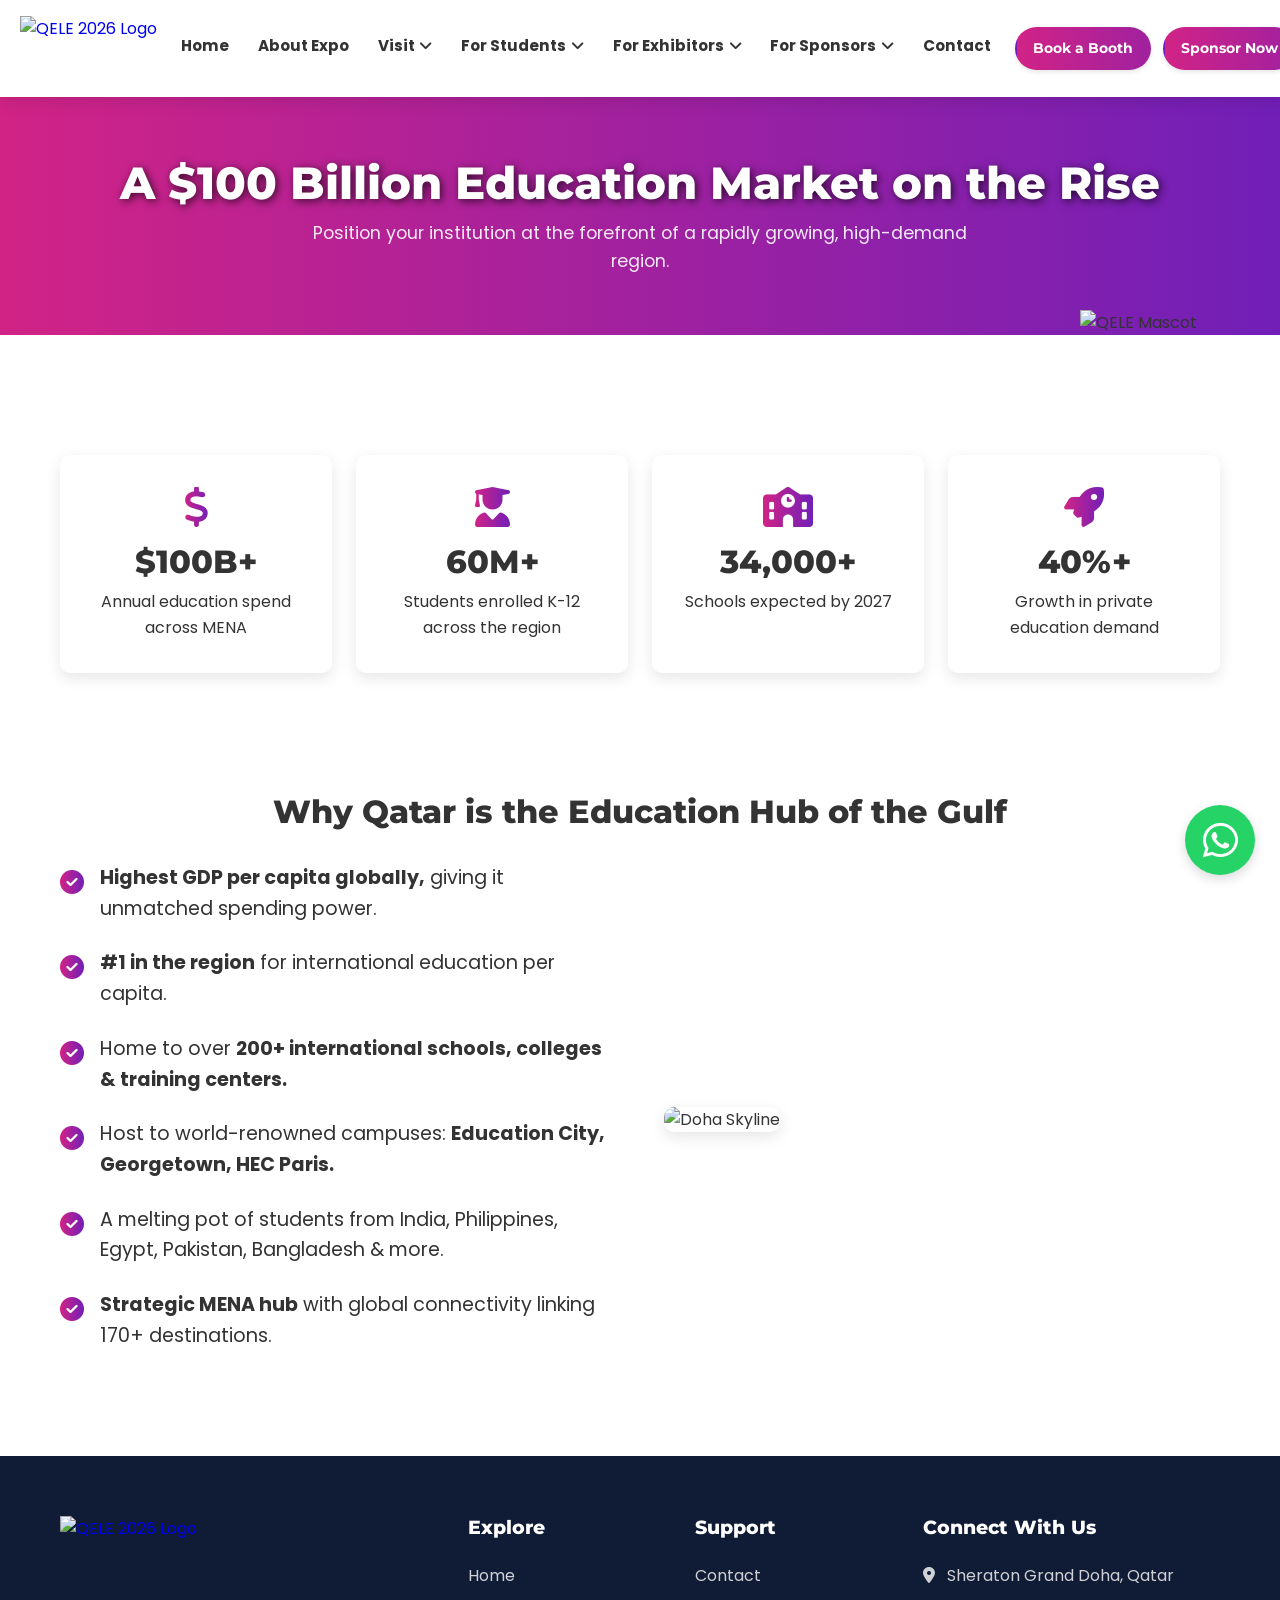
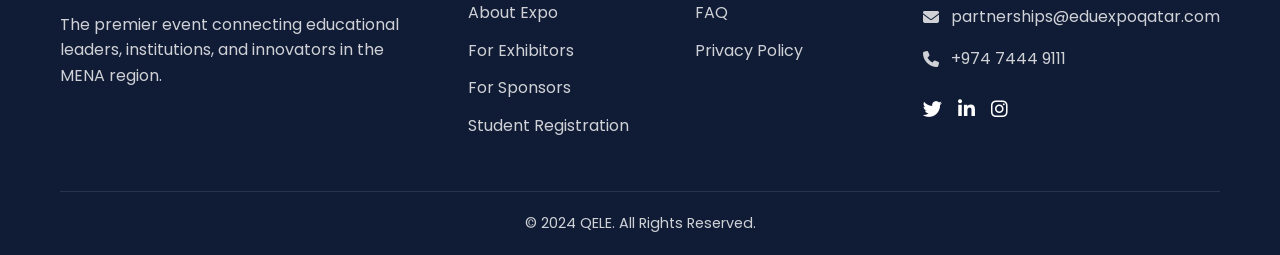
==== about.html @ 3619d7ea "ok" ====
<!DOCTYPE html>
<html lang="en">
<head>
    <meta charset="UTF-8">
    <meta name="viewport" content="width=device-width, initial-scale=1.0">
    <title>About The Expo - QELE 2026</title>
    <link rel="stylesheet" href="index.css">
    <link rel="preconnect" href="https://fonts.googleapis.com">
    <link rel="preconnect" href="https://fonts.gstatic.com" crossorigin>
    <link href="https://fonts.googleapis.com/css2?family=Montserrat:wght@400;700;800&family=Poppins:wght@400;700&display=swap" rel="stylesheet">
    <link rel="stylesheet" href="https://cdnjs.cloudflare.com/ajax/libs/font-awesome/6.5.2/css/all.min.css">
</head>
<body class="about-page">

    <header class="main-header" id="main-header">
        <div class="container">
            <a href="index.html" class="logo"><img src="https://res.cloudinary.com/dj3vhocuf/image/upload/v1761210698/logo500x250_i8opbv.png" alt="QELE 2026 Logo"></a>
            <button class="nav-toggle" aria-controls="main-nav" aria-expanded="false" aria-label="Toggle navigation">
                <span class="hamburger-box">
                    <span class="hamburger-inner"></span>
                </span>
            </button>
            <nav id="main-nav">
                 <ul>
                    <li><a href="index.html" class="nav-link">Home</a></li>
                    <li><a href="about.html" class="nav-link">About Expo</a></li>
                    <li class="has-dropdown">
                        <a href="#" class="nav-link">Visit <i class="fas fa-angle-down"></i></a>
                        <ul class="dropdown-menu">
                            <li><a href="why-attend.html">Why Attend</a></li>
                            <li><a href="plan-your-trip.html">Plan Your Trip</a></li>
                           <li><a href="school-group-registration.html">School Group Registration</a></li>
                            <li><a href="workshops.html">Agenda</a></li>
                        </ul>
                    </li>
                    <li class="has-dropdown">
                        <a href="#" class="nav-link">For Students <i class="fas fa-angle-down"></i></a>
                        <ul class="dropdown-menu">
                            <li><a href="student-registration.html">Student Registration</a></li>
                            <li><a href="career-counselling.html">Career Counselling</a></li>
                        </ul>
                    </li>
                    <li class="has-dropdown">
                        <a href="why-exhibit.html" class="nav-link">For Exhibitors <i class="fas fa-angle-down"></i></a>
                         <ul class="dropdown-menu">
                            <li><a href="why-exhibit.html">Why Exhibit</a></li>
                            <li><a href="booth-features.html">Booth Features</a></li>
                             <li><a href="booth-registration.html">Book Your Booth</a></li>
                        </ul>
                    </li>
                    <li class="has-dropdown">
                        <a href="sponsorship-tiers.html" class="nav-link">For Sponsors <i class="fas fa-angle-down"></i></a>
                         <ul class="dropdown-menu">
                            <li><a href="sponsorship-tiers.html">Sponsorship Tiers</a></li>
                            <li><a href="brand-exposure.html">Brand Exposure</a></li>
                            <li><a href="sponsorship-registration.html">Become a Sponsor</a></li>
                        </ul>
                    </li>
                    <li><a href="contact.html" class="nav-link">Contact</a></li>
                </ul>
            </nav>
            <div class="header-ctas">
                <a href="booth-registration.html" class="btn btn-primary btn-sm">Book a Booth</a>
                <a href="sponsorship-registration.html" class="btn btn-primary btn-sm">Sponsor Now</a>
            </div>
        </div>
    </header>

    <main>
        <section class="page-header">
            <div class="container">
                <h1>A $100 Billion Education Market on the Rise</h1>
                <p>Position your institution at the forefront of a rapidly growing, high-demand region.</p>
            </div>
        </section>

        <section id="about-expo">
            <div class="container">
                <img src="https://res.cloudinary.com/dj3vhocuf/image/upload/v1762076631/owl-experience_wn76zs.png" alt="QELE Mascot" class="market-mascot">
                 <!-- Market Opportunity -->
                <div id="market-opportunity">
                    <div class="market-opportunity-grid">
                        <div class="stat-card">
                            <i class="fas fa-dollar-sign"></i>
                            <h4>$100B+</h4>
                            <p>Annual education spend across MENA</p>
                        </div>
                         <div class="stat-card">
                            <i class="fas fa-user-graduate"></i>
                            <h4>60M+</h4>
                            <p>Students enrolled K-12 across the region</p>
                        </div>
                         <div class="stat-card">
                            <i class="fas fa-school"></i>
                            <h4>34,000+</h4>
                            <p>Schools expected by 2027</p>
                        </div>
                         <div class="stat-card">
                            <i class="fas fa-rocket"></i>
                            <h4>40%+</h4>
                            <p>Growth in private education demand</p>
                        </div>
                    </div>
                </div>
                <!-- Why Qatar -->
                <div id="why-qatar">
                     <h3>Why Qatar is the Education Hub of the Gulf</h3>
                    <div class="why-qatar-content">
                        <div class="why-qatar-text">
                            <ul>
                                <li><strong>Highest GDP per capita globally,</strong> giving it unmatched spending power.</li>
                                <li><strong>#1 in the region</strong> for international education per capita.</li>
                                <li>Home to over <strong>200+ international schools, colleges & training centers.</strong></li>
                                <li>Host to world-renowned campuses: <strong>Education City, Georgetown, HEC Paris.</strong></li>
                                <li>A melting pot of students from India, Philippines, Egypt, Pakistan, Bangladesh & more.</li>
                                <li><strong>Strategic MENA hub</strong> with global connectivity linking 170+ destinations.</li>
                            </ul>
                        </div>
                        <div class="why-qatar-image">
                            <img src="https://res.cloudinary.com/dj3vhocuf/image/upload/v1761513137/1566019-2960x1920-desktop-hd-doha-qatar-background-photo_zxpe8d.jpg" alt="Doha Skyline">
                        </div>
                    </div>
                </div>
            </div>
        </section>
    </main>
    
    <footer class="main-footer">
        <div class="container">
            <div class="footer-grid">
                <div class="footer-col">
                    <a href="index.html" class="logo"><img src="https://res.cloudinary.com/dj3vhocuf/image/upload/v1761223357/logo-white_1_pqcaph.png" alt="QELE 2026 Logo"></a>
                    <p>The premier event connecting educational leaders, institutions, and innovators in the MENA region.</p>
                </div>
                <div class="footer-col">
                    <h3>Explore</h3>
                    <ul class="footer-links">
                        <li><a href="index.html">Home</a></li>
                        <li><a href="about.html">About Expo</a></li>
                        <li><a href="why-exhibit.html">For Exhibitors</a></li>
                        <li><a href="sponsorship-tiers.html">For Sponsors</a></li>
                        <li><a href="student-registration.html">Student Registration</a></li>
                    </ul>
                </div>
                 <div class="footer-col">
                    <h3>Support</h3>
                    <ul class="footer-links">
                        <li><a href="contact.html">Contact</a></li>
                        <li><a href="faq.html">FAQ</a></li>
                        <li><a href="privacy.html">Privacy Policy</a></li>
                    </ul>
                </div>
                <div class="footer-col">
                    <h3>Connect With Us</h3>
                    <ul class="footer-contact-info">
                        <li>
                            <i class="fas fa-map-marker-alt"></i>
                            <span>Sheraton Grand Doha, Qatar</span>
                        </li>
                        <li>
                            <i class="fas fa-envelope"></i>
                            <a href="mailto:partnerships@eduexpoqatar.com">partnerships@eduexpoqatar.com</a>
                        </li>
                        <li>
                            <i class="fas fa-phone"></i>
                            <a href="tel:+97474449111">+974 7444 9111</a>
                        </li>
                    </ul>
                    <div class="social-links">
                        <a href="https://twitter.com/qatarexpo2026" target="_blank" aria-label="Twitter"><i class="fab fa-twitter"></i></a>
                        <a href="https://linkedin.com/company/qatarexpo2026" target="_blank" aria-label="LinkedIn"><i class="fab fa-linkedin-in"></i></a>
                        <a href="https://instagram.com/qatarexpo2026" target="_blank" aria-label="Instagram"><i class="fab fa-instagram"></i></a>
                    </div>
                </div>
            </div>
            <div class="footer-bottom">
                <p>&copy; 2024 QELE. All Rights Reserved.</p>
            </div>
        </div>
    </footer>

    <!-- WhatsApp Chat -->
    <a href="https://wa.me/97474449111" class="whatsapp-fab" target="_blank" aria-label="Chat on WhatsApp">
        <i class="fab fa-whatsapp"></i>
    </a>

    <!-- Exit Intent Modal -->
    <div id="exit-intent-modal" class="modal-overlay">
        <div class="modal-content exit-intent-content" role="dialog" aria-modal="true" aria-labelledby="exit-modal-title">
            <button class="modal-close-btn" aria-label="Close">&times;</button>
            <h3 id="exit-modal-title">Download The Deck Before You Leave!</h3>
            <p>Get our official Exhibitor & Sponsorship Deck, including the floor plan and ROI details, sent straight to your inbox.</p>
            <button id="open-deck-form-btn" class="btn btn-primary">Get The Deck</button>
        </div>
    </div>

    <!-- Deck Request Modal -->
    <div id="deck-request-modal" class="modal-overlay">
        <div class="modal-content" role="dialog" aria-modal="true" aria-labelledby="deck-modal-title">
            <button class="modal-close-btn" aria-label="Close">&times;</button>
            <div id="deck-form-container">
                <h3 id="deck-modal-title">Get The Official Deck</h3>
                <p>Please provide your details to receive the Exhibitor & Sponsorship Deck instantly.</p>
                <form id="deck-request-form" novalidate style="margin-top: 1.5rem;">
                    <input type="hidden" name="form_source" value="Deck Request Popup">
                    <div class="form-group">
                        <label for="deck-form-name">Full Name *</label>
                        <input type="text" id="deck-form-name" name="name" required>
                        <div class="error-message"></div>
                    </div>
                    <div class="form-group">
                        <label for="deck-form-email">Work Email *</label>
                        <input type="email" id="deck-form-email" name="email" required>
                        <div class="error-message"></div>
                    </div>
                     <div class="form-group">
                        <label for="deck-form-phone">Mobile Number *</label>
                        <input type="tel" id="deck-form-phone" name="phone" required>
                        <div class="error-message"></div>
                    </div>
                    <div class="form-row">
                        <div class="form-group">
                            <label for="deck-form-designation">Designation *</label>
                            <input type="text" id="deck-form-designation" name="designation" required>
                            <div class="error-message"></div>
                        </div>
                        <div class="form-group">
                            <label for="deck-form-organization">Organization *</label>
                            <input type="text" id="deck-form-organization" name="organization" required>
                            <div class="error-message"></div>
                        </div>
                    </div>
                    <button type="submit" class="btn btn-primary" style="width: 100%;">Download Now</button>
                </form>
            </div>
            <div id="deck-form-success" style="display: none; text-align: center;">
                <i class="fas fa-check-circle" style="font-size: 3rem; color: #4db6ac; margin-bottom: 1rem;" aria-hidden="true"></i>
                <h3>Thank You!</h3>
                <p>Your download should start automatically. If it doesn't, please check your pop-up blocker or try again.</p>
            </div>
        </div>
    </div>
    
    <!-- Mobile Sticky Bar -->
    <div id="mobile-sticky-bar">
        <a href="booth-registration.html" class="mobile-cta-btn"><i class="fas fa-chalkboard-user"></i><span>Exhibitor</span></a>
        <a href="sponsorship-registration.html" class="mobile-cta-btn"><i class="fas fa-star"></i><span>Sponsor</span></a>
        <a href="student-registration.html" class="mobile-cta-btn"><i class="fas fa-graduation-cap"></i><span>Student</span></a>
        <a href="speaker-registration.html" class="mobile-cta-btn"><i class="fas fa-microphone-alt"></i><span>Speaker</span></a>
    </div>

    <script src="https://unpkg.com/@panzoom/panzoom@4.5.1/dist/panzoom.min.js"></script>
    <script type="module" src="index.tsx"></script>
</body>
</html>
---- index.css ----
:root {
    --gradient: linear-gradient(to right, #d12386, #711fb8);
    --primary-font: 'Poppins', sans-serif;
    --heading-font: 'Montserrat', sans-serif;
    --text-color: #333;
    --bg-color: #ffffff;
    --surface-color: #f8f9fa;
    --white: #fff;
    --border-color: #dee2e6;
    --shadow: 0 5px 15px rgba(0,0,0,0.1);

    --status-available: #b2e2d5;
    --status-reserved: #fde293;
    --status-sold: #f7c5d2;
    --status-available-dark: #32816B;
    --status-reserved-dark: #9A7714;
    --status-sold-dark: #9F4D63;
}

* {
    box-sizing: border-box;
    margin: 0;
    padding: 0;
}

html {
    scroll-behavior: smooth;
}

body {
    font-family: var(--primary-font);
    color: var(--text-color);
    background-color: var(--bg-color);
    line-height: 1.6;
    font-size: 16px;
}

.container {
    max-width: 1200px;
    margin: 0 auto;
    padding: 0 20px;
}

h1, h2, h3, h4 {
    font-family: var(--heading-font);
    font-weight: 800;
    line-height: 1.2;
    margin-bottom: 1rem;
}

h1 { font-size: 3rem; color: var(--white); text-shadow: 2px 2px 8px rgba(0,0,0,0.7); }
h2 { font-size: 2.5rem; text-align: center; margin-bottom: 3rem; }
h3 { font-size: 2rem; text-align: center; margin-bottom: 2rem; margin-top: 3rem; }
h4 { font-size: 1.5rem; margin-bottom: 0.5rem; }
p { margin-bottom: 1rem; }

section {
    padding: 80px 0;
}
.bg-surface {
    background-color: var(--surface-color);
}


/* --- Accessibility --- */
:focus-visible {
    outline: 3px solid #711fb8;
    outline-offset: 2px;
    box-shadow: 0 0 0 5px rgba(113, 31, 184, 0.4);
    border-radius: 4px; /* Added for consistency */
}

.btn:focus-visible, .zoom-btn:focus-visible {
    outline-offset: 1px;
}

/* --- Header --- */
.main-header {
    background: var(--white);
    box-shadow: var(--shadow);
    padding: 1rem 0;
    position: sticky;
    top: 0;
    z-index: 1000;
}

.main-header .container {
    display: flex;
    justify-content: space-between;
    align-items: center;
    gap: 1.5rem;
    max-width: 1400px;
}

.logo {
    text-decoration: none;
    display: flex;
    align-items: center;
    flex-shrink: 0;
}
.logo img {
    height: 65px;
    width: auto;
    object-fit: contain;
}
.logo:focus-visible {
    outline-offset: 4px;
}


#main-nav {
    flex: 1;
    display: flex;
    justify-content: center;
}

#main-nav > ul {
    list-style: none;
    display: flex;
    justify-content: center;
    align-items: center;
    gap: 1.8rem;
    flex-wrap: nowrap;
}

.nav-link {
    text-decoration: none;
    color: var(--text-color);
    font-weight: 700;
    transition: color 0.3s;
    font-size: 0.95rem;
    display: flex;
    align-items: center;
    gap: 0.3rem;
    position: relative;
    padding-bottom: 5px;
    white-space: nowrap;
}
.nav-link:hover {
    color: #d12386;
}

.nav-link.active {
    color: #d12386;
}
.nav-link.active::after {
    content: '';
    position: absolute;
    bottom: 0;
    left: 0;
    width: 100%;
    height: 3px;
    background: #d12386;
    border-radius: 2px;
}


.header-ctas {
    display: flex;
    gap: 0.75rem;
    flex-shrink: 0;
}


/* Dropdown Menu */
.has-dropdown {
    position: relative;
}

.dropdown-menu {
    display: block;
    position: absolute;
    top: 100%;
    left: 50%;
    transform: translateX(-50%) translateY(10px);
    background: var(--white);
    list-style: none;
    padding: 0.5rem 0;
    margin: 0;
    margin-top: 0.75rem;
    border-radius: 8px;
    box-shadow: var(--shadow);
    min-width: 220px;
    z-index: 1001;
    opacity: 0;
    visibility: hidden;
    transition: opacity 0.3s ease, transform 0.3s ease;
}

.has-dropdown.dropdown-open > .dropdown-menu {
    opacity: 1;
    visibility: visible;
    transform: translateX(-50%) translateY(0);
}

.dropdown-menu li {
}

.dropdown-menu a {
    display: block;
    padding: 0.75rem 1.5rem;
    color: var(--text-color);
    text-decoration: none;
    font-weight: 700;
    font-size: 0.95rem;
    transition: background-color 0.2s, color 0.2s;
    white-space: nowrap;
}

.dropdown-menu a:hover {
    background-color: var(--surface-color);
    color: #d12386;
}


/* Mobile Nav Toggle */
.nav-toggle {
    display: none;
    background: none;
    border: none;
    cursor: pointer;
    z-index: 1001;
}
.nav-toggle:focus-visible {
    outline-offset: 4px;
}

.hamburger-box {
    width: 30px;
    height: 24px;
    display: inline-block;
    position: relative;
}

.hamburger-inner {
    display: block;
    top: 50%;
    transform: translateY(-50%);
}

.hamburger-inner,
.hamburger-inner::before,
.hamburger-inner::after {
    width: 30px;
    height: 3px;
    background-color: var(--text-color);
    border-radius: 4px;
    position: absolute;
    transition-property: transform;
    transition-duration: 0.15s;
    transition-timing-function: ease;
}

.hamburger-inner::before,
.hamburger-inner::after {
    content: "";
    display: block;
}

.hamburger-inner::before {
    top: -10px;
}

.hamburger-inner::after {
    bottom: -10px;
}

.main-header.nav-open .hamburger-inner {
    transform: rotate(45deg);
}

.main-header.nav-open .hamburger-inner::before {
    top: 0;
    opacity: 0;
}

.main-header.nav-open .hamburger-inner::after {
    bottom: 0;
    transform: rotate(-90deg);
}

/* Mobile Nav Overlay */
.main-header.nav-open::before {
    content: '';
    position: fixed;
    top: 0;
    left: 0;
    width: 100%;
    height: 100%;
    background: rgba(0, 0, 0, 0.5);
    z-index: 998;
}


/* --- Buttons --- */
.btn {
    display: inline-block;
    padding: 12px 24px;
    border-radius: 50px;
    text-decoration: none;
    font-weight: 700;
    font-family: var(--heading-font);
    text-align: center;
    border: 2px solid transparent;
    cursor: pointer;
    transition: all 0.3s ease;
    box-shadow: 0 2px 5px rgba(0,0,0,0.1);
    position: relative;
    overflow: hidden;
    z-index: 1;
    white-space: nowrap;
}

.btn-primary {
    background: var(--gradient);
    background-size: 200% auto;
    color: var(--white);
}

.btn-primary::after {
    content: '';
    position: absolute;
    top: 0;
    left: -150%;
    width: 120%;
    height: 100%;
    background: linear-gradient(90deg, transparent, rgba(255, 255, 255, 0.4), transparent);
    transform: skewX(-25deg);
    transition: left 0.7s cubic-bezier(0.23, 1, 0.320, 1);
    z-index: 1;
}

.btn-primary:hover {
    background-position: right center;
    transform: translateY(-2px);
    box-shadow: 0 6px 15px rgba(113, 31, 184, 0.4);
}

.btn-primary:hover::after {
    left: 130%;
}

.btn-secondary {
    background: var(--bg-color);
    border: 2px solid;
    border-image-slice: 1;
    border-image-source: var(--gradient);
    color: #711fb8;
}

.btn-secondary:hover {
    background: var(--gradient);
    color: var(--white);
    border-image-source: none; /* Hide border image when background is filled */
    transform: translateY(-2px);
    box-shadow: 0 6px 15px rgba(113, 31, 184, 0.4);
}

.btn-sm {
    padding: 8px 16px;
    font-size: 0.9rem;
}

.btn.disabled, .btn:disabled {
    background: #e9ecef;
    color: #6c757d;
    cursor: not-allowed;
    opacity: 0.7;
    transform: none !important;
    box-shadow: none !important;
    border-color: #dee2e6;
    background-image: none;
}

.btn-outline-light {
    background: transparent;
    border: 2px solid var(--white);
    color: var(--white);
}
.btn-outline-light:hover {
    background: var(--white);
    color: #101c35; /* A dark color for contrast */
}

.btn-whatsapp {
    background-color: #25D366;
    color: var(--white);
    border-color: #25D366;
}
.btn-whatsapp:hover {
    background-color: #128C7E;
    border-color: #128C7E;
    color: var(--white);
    transform: translateY(-2px);
    box-shadow: 0 6px 15px rgba(37, 211, 102, 0.4);
}
.btn-whatsapp i {
    margin-right: 0.5rem;
}

.btn-outline-dark {
    background: transparent;
    border: 2px solid #101c35;
    color: #101c35;
}
.btn-outline-dark:hover {
    background: #101c35;
    color: var(--white);
}


/* --- Hero Section --- */
#hero {
    position: relative;
    color: var(--white);
    padding: 100px 0;
    background-size: cover;
    background-position: center;
    text-align: center;
}

#hero-video {
    position: absolute;
    top: 0;
    left: 0;
    width: 100%;
    height: 100%;
    object-fit: cover;
    z-index: 1;
}

#hero::before {
    content: '';
    position: absolute;
    top: 0;
    left: 0;
    width: 100%;
    height: 100%;
    background: rgba(16, 28, 53, 0.7);
    z-index: 2;
}

.hero-content {
    position: relative;
    z-index: 3;
}

.hero-mascot {
    position: absolute;
    bottom: -60px;
    right: 50px;
    width: 300px;
    height: auto;
    z-index: 4;
    pointer-events: none;
     right: 6%;
}

.hero-text {
    max-width: 800px;
    margin: 0 auto;
}

.hero-text p {
    font-size: 1.2rem;
    opacity: 0.9;
    max-width: 90%;
    margin-left: auto;
    margin-right: auto;
}
.cta-group { margin: 2rem 0; display: flex; gap: 1rem; align-items: center; justify-content: center; flex-wrap: wrap; }

.urgency-trigger { margin: 1rem 0; font-size: 1rem; }

/* Countdown Timer */
#countdown-timer {
    display: flex;
    gap: 1rem;
    margin-top: 1.5rem;
    justify-content: center;
}

#countdown-timer h4 {
    background: rgba(255, 255, 255, 0.15);
    padding: 1rem 2rem;
    border-radius: 10px;
    width: 100%;
    text-align: center;
}

.timer-unit {
    background: rgba(255, 255, 255, 0.1);
    border: 1px solid rgba(255, 255, 255, 0.2);
    padding: 1rem;
    border-radius: 10px;
    text-align: center;
    min-width: 90px;
    flex-grow: 1;
    max-width: 120px;
    transition: transform 0.3s ease, box-shadow 0.3s ease;
}

.timer-unit span {
    display: block;
    font-size: 2.5rem;
    font-weight: 700;
    font-family: var(--heading-font);
    line-height: 1;
}

.timer-unit p {
    margin: 0;
    font-size: 0.8rem;
    opacity: 0.9;
    text-transform: uppercase;
    letter-spacing: 1px;
}

.timer-unit.updated {
    animation: pulse-glow 0.6s ease-out;
}

@keyframes pulse-glow {
    0% { transform: scale(1); box-shadow: 0 0 5px rgba(255, 255, 255, 0.2); }
    50% { transform: scale(1.05); box-shadow: 0 0 20px rgba(255, 255, 255, 0.5), inset 0 0 10px rgba(255, 255, 255, 0.2); }
    100% { transform: scale(1); box-shadow: 0 0 5px rgba(255, 255, 255, 0.2); }
}

/* --- Scrolling Banner --- */
.scrolling-banner {
    background: var(--gradient);
    padding: 1rem 0;
    overflow: hidden;
    white-space: nowrap;
    position: relative;
    z-index: 3;
}

.scrolling-text {
    display: inline-block;
    animation: scroll-left 40s linear infinite;
}

.scrolling-text span {
    color: var(--white);
    font-size: 1.2rem;
    font-weight: 700;
    font-family: var(--heading-font);
    text-transform: uppercase;
    padding: 0 2rem;
}

@keyframes scroll-left {
    0% {
        transform: translateX(0);
    }
    100% {
        transform: translateX(-50%);
    }
}


/* --- Page Header --- */
.page-header {
    background: var(--gradient);
    color: var(--white);
    padding: 60px 0;
    text-align: center;
}
.page-header h1 {
    font-size: 2.8rem;
    margin-bottom: 0.5rem;
}
.page-header p {
    font-size: 1.1rem;
    max-width: 700px;
    margin: 0 auto;
    opacity: 0.9;
}


/* --- General Section Styles --- */
.subtitle { text-align: center; font-size: 1.2rem; margin-top: -2rem; margin-bottom: 3rem; max-width: 700px; margin-left: auto; margin-right: auto;}
.section-cta { text-align: center; margin-top: 3rem; }

/* About Expo Section */
#why-qatar, #market-opportunity {
    padding-top: 40px;
}

/* Partners Section */
#home-partners {
    padding: 60px 0;
}
#home-partners h2 {
    margin-bottom: 2rem;
}
.logo-grid {
    display: grid;
    grid-template-columns: repeat(auto-fit, minmax(150px, 1fr));
    gap: 2rem;
    align-items: center;
}
.logo-item {
    text-align: center;
}
.logo-item img {
    max-width: 100%;
    max-height: 70px;
    object-fit: contain;
    transition: filter 0.3s, opacity 0.3s;
}
.logo-item img:hover {
    filter: grayscale(0%);
    opacity: 1;
}

/* --- Homepage Partner Logo Overrides --- */
#home-partners .logo-item img {
    height: 80px;
    max-height: 80px;
    filter: none;
    opacity: 1;
    transition: transform 0.3s ease;
}

#home-partners .logo-item img:hover {
    filter: none;
    opacity: 1;
    transform: scale(1.05);
}

#home-partners .logo-item img.sheraton-logo {
    height: 450px;
    max-height: 150px;
}


/* Market Opportunity Section */
.market-opportunity-grid {
    display: grid;
    grid-template-columns: repeat(auto-fit, minmax(200px, 1fr));
    gap: 1.5rem;
    margin-bottom: 2rem;
}
.stat-card {
    background: var(--white);
    padding: 2rem;
    border-radius: 10px;
    text-align: center;
    box-shadow: var(--shadow);
}
.stat-card i {
    font-size: 2.5rem;
    margin-bottom: 1rem;
    background: var(--gradient);
    -webkit-background-clip: text;
    -webkit-text-fill-color: transparent;
}
.stat-card h4 { font-size: 2rem; margin-bottom: 0.5rem; }
.stat-card p { margin: 0; font-size: 0.9rem; }

/* Why Qatar Section */
#why-qatar { background-color: transparent; }
.why-qatar-content { display: grid; grid-template-columns: 1fr 1fr; gap: 3rem; align-items: center; }
.why-qatar-text ul { list-style: none; padding: 0; }
.why-qatar-text li {
    font-size: 1.1rem;
    padding-left: 2.5rem;
    position: relative;
    margin-bottom: 1.5rem;
}
.why-qatar-text li::before {
    content: '\f058';
    font-family: 'Font Awesome 6 Free';
    font-weight: 900;
    position: absolute;
    left: 0;
    top: 0;
    font-size: 1.5rem;
    background: var(--gradient);
    -webkit-background-clip: text;
    -webkit-text-fill-color: transparent;
}
.why-qatar-image img { width: 100%; border-radius: 10px; box-shadow: var(--shadow); }

/* Exhibitor Benefits Section */
.benefits-grid { display: grid; grid-template-columns: repeat(auto-fit, minmax(250px, 1fr)); gap: 2rem; }
.benefit-card {
    background: var(--white);
    padding: 2.2rem 2rem;
    border-radius: 10px;
    box-shadow: var(--shadow);
    text-align: center;
    transition: transform 0.3s, box-shadow 0.3s;
    display: flex;
    flex-direction: column;
}
.benefit-card:hover { transform: translateY(-10px); }
.benefit-card i {
    font-size: 3rem;
    margin-bottom: 1.2rem;
    background: var(--gradient);
    -webkit-background-clip: text;
    -webkit-text-fill-color: transparent;
    background-clip: text;
    color: transparent;
}
.benefit-card h3 {
    font-size: 1.2rem;
    display: flex;
    align-items: center;
    justify-content: center;
    margin: 0 0 1rem;
    white-space: nowrap;
}
.benefit-card p { font-size: 0.95rem; margin-bottom: 0; }

/* Who Is Attending Section */
#who-is-attending { 
    background: var(--gradient); 
    color: var(--white); 
}
#who-is-attending h2 { 
    color: var(--white); 
}
#who-is-attending .subtitle {
    color: rgba(255, 255, 255, 0.9);
}

/* Increase container width to make cards larger */
#who-is-attending .container {
    max-width: 1400px;
}

/* --- NEW Impact Stats Section (Redesigned) --- */
.impact-grid {
    display: grid;
    grid-template-columns: repeat(6, 1fr);
    gap: 1rem;
    margin-top: 3rem;
}

.impact-card {
    position: relative;
    aspect-ratio: 202 / 227;
    border-radius: 16px;
    overflow: hidden;
    display: flex;
    flex-direction: column;
    justify-content: flex-end;
    padding: 1.2rem;
    color: var(--white);
    background-size: cover;
    background-position: center;
    transition: transform 0.3s ease, box-shadow 0.3s ease;
    box-shadow: 0 4px 10px rgba(0,0,0,0.1);
}

.impact-card:hover {
    transform: translateY(-10px);
    box-shadow: 0 10px 25px rgba(0,0,0,0.2);
}

.impact-card::before {
    content: '';
    position: absolute;
    top: 0;
    left: 0;
    right: 0;
    bottom: 0;
    background: linear-gradient(180deg, rgba(25, 38, 65, 0) 20%, rgba(25, 38, 65, 0.9) 80%, #192641 100%);
    z-index: 1;
}

.impact-number,
.impact-label {
    position: relative;
    z-index: 2;
    margin: 0;
    text-align: left;
}

.impact-number {
    font-size: 2.5rem;
    font-weight: 700;
    font-family: var(--heading-font);
    line-height: 1.1;
    /* Animation styles */
    opacity: 0;
    transform: translateY(20px);
    transition: opacity 0.6s ease-out, transform 0.6s ease-out;
}

#who-is-attending.is-visible .impact-number {
    opacity: 1;
    transform: translateY(0);
}
/* Stagger the animation */
#who-is-attending.is-visible .impact-card:nth-child(2) .impact-number { transition-delay: 0.1s; }
#who-is-attending.is-visible .impact-card:nth-child(3) .impact-number { transition-delay: 0.2s; }
#who-is-attending.is-visible .impact-card:nth-child(4) .impact-number { transition-delay: 0.3s; }
#who-is-attending.is-visible .impact-card:nth-child(5) .impact-number { transition-delay: 0.4s; }
#who-is-attending.is-visible .impact-card:nth-child(6) .impact-number { transition-delay: 0.5s; }


.impact-label {
    font-size: 0.9rem;
    font-weight: 400;
    opacity: 0.9;
    margin-top: 0.25rem;
}


/* Decision Makers Section */
.decision-makers-layout {
    display: grid;
    grid-template-columns: 1fr 1.5fr;
    gap: 3rem;
    align-items: center;
}
.decision-makers-stats .stat-group {
    display: flex;
    align-items: center;
    gap: 1rem;
    margin-bottom: 1.5rem;
    padding: 1rem;
    border-radius: 10px;
    background: var(--white);
    box-shadow: var(--shadow);
}
.decision-makers-stats .stat-group span {
    font-size: 2.5rem;
    font-weight: 800;
    background: var(--gradient);
    -webkit-background-clip: text;
    -webkit-text-fill-color: transparent;
    line-height: 1;
}
.decision-makers-stats .stat-group p { margin: 0; line-height: 1.4; }
.decision-makers-chart .chart-item { margin-bottom: 1rem; }
.decision-makers-chart .chart-label { display: block; margin-bottom: 0.5rem; font-weight: 700; }
.chart-bar-container { background: #e9ecef; border-radius: 50px; }
.chart-bar {
    background: var(--gradient);
    padding: 0.5rem 1rem;
    border-radius: 50px;
    color: var(--white);
    text-align: right;
    font-weight: 700;
    font-size: 0.9rem;
}

/* --- Keynote Speakers Section --- */
.speakers-grid {
    display: grid;
    grid-template-columns: repeat(auto-fit, minmax(280px, 1fr));
    gap: 2rem;
}
.speaker-card {
    background: var(--white);
    padding: 1.5rem;
    border-radius: 15px;
    box-shadow: var(--shadow);
    text-align: center;
    position: relative;
    transition: transform 0.3s, box-shadow 0.3s;
    display: flex;
    flex-direction: column;
}
.speaker-card:hover {
    transform: translateY(-10px);
    box-shadow: 0 10px 25px rgba(0,0,0,0.15);
}
.speaker-info {
    flex-grow: 1;
}
.speaker-photo {
    width: 120px;
    height: 120px;
    border-radius: 50%;
    object-fit: cover;
    margin: 0 auto 1.5rem;
    border: 4px solid var(--white);
    box-shadow: 0 5px 15px rgba(0,0,0,0.1);
}
.speaker-card h4 {
    font-size: 1.2rem;
    margin-bottom: 0.25rem;
    font-weight: 700;
    color: var(--text-color);
}
.speaker-title {
    font-weight: 700;
    font-size: 1rem;
    background: var(--gradient);
    -webkit-background-clip: text;
    -webkit-text-fill-color: transparent;
    margin-bottom: 0.5rem;
}
.speaker-org {
    color: #666;
    font-size: 0.9rem;
    margin-bottom: 1.5rem;
}
.speaker-tag {
    display: inline-block;
    background-color: #f2e7fc;
    color: #711fb8;
    padding: 6px 15px;
    border-radius: 50px;
    font-size: 0.8rem;
    font-weight: 700;
}
.speaker-linkedin {
    position: absolute;
    top: 15px;
    right: 15px;
    width: 30px;
    height: 30px;
    background-color: #e9ecef;
    border-radius: 50%;
    display: flex;
    align-items: center;
    justify-content: center;
    color: #6c757d;
    text-decoration: none;
    font-size: 0.9rem;
    transition: all 0.3s;
}
.speaker-linkedin:hover {
    background-color: #0077b5;
    color: var(--white);
}


/* --- Testimonials Section --- */
#testimonials {
    background-color: var(--surface-color);
}
#testimonials .container {
    position: relative;
}
.testimonials-grid {
    display: grid;
    grid-template-columns: repeat(auto-fit, minmax(320px, 1fr));
    gap: 2rem;
}
.testimonial-card {
    background: var(--white);
    padding: 2.5rem 2rem;
    border-radius: 10px;
    box-shadow: var(--shadow);
    display: flex;
    flex-direction: column;
}
.testimonial-card i.fa-quote-left {
    font-size: 2rem;
    background: var(--gradient);
    -webkit-background-clip: text;
    -webkit-text-fill-color: transparent;
    margin-bottom: 1rem;
}
.testimonial-card blockquote {
    font-style: italic;
    color: #555;
    margin: 0 0 1.5rem;
    border-left: 3px solid #d12386;
    padding-left: 1.5rem;
    flex-grow: 1;
}
.testimonial-author {
    display: flex;
    align-items: center;
    gap: 1rem;
    margin-top: auto;
    padding-top: 1.5rem;
    border-top: 1px solid var(--border-color);
}
.testimonial-author img {
    width: 80px;
    height: 80px;
    border-radius: 50%;
    object-fit: cover;
}
.testimonial-author strong {
    display: block;
    font-size: 1rem;
}
.testimonial-author span {
    font-size: 0.85rem;
    color: #777;
}

.testimonial-author > div {
    display: flex;
    flex-direction: column;
    justify-content: center;
    min-height: 60px;
}
.testimonials-mascot {
    position: absolute;
    width: 200px;
    height: auto;
    top: -45px;
    z-index: 5;
    pointer-events: none;
}


/* --- Sponsorship & Booths (Redesigned) --- */
.gradient-headline { background: var(--gradient); color: var(--white); padding: 0.5rem 2rem; border-radius: 50px; display: inline-block; font-size: 1.8rem; margin: 0 auto 1.5rem;}
#booth-packages { background-color: var(--surface-color); }

.packages-grid {
    display: grid;
    grid-template-columns: repeat(4, 1fr);
    gap: 2rem;
    justify-content: center;
    align-items: stretch; /* Make cards same height */
}

.package-card {
    background: var(--white);
    border-radius: 15px;
    box-shadow: var(--shadow);
    display: flex;
    flex-direction: column;
    transition: transform 0.3s, box-shadow 0.3s;
    position: relative;
    border: 1px solid var(--border-color);
    overflow: hidden;
}

.package-card:hover { 
    transform: translateY(-10px); 
    box-shadow: 0 10px 30px rgba(0,0,0,0.15); 
}

.package-card.popular, .package-card.best-visibility {
    border: 2px solid #711fb8;
}
@media (min-width: 1025px) {
    .package-card.popular:hover {
        transform: translateY(-10px) scale(1.03);
    }
}

.popular-badge {
    position: absolute;
    top: 20px;
    right: -45px;
    background: var(--gradient);
    color: var(--white);
    padding: 8px 40px;
    font-size: 0.8rem;
    font-weight: 700;
    transform: rotate(45deg);
    box-shadow: 0 2px 5px rgba(0,0,0,0.2);
}

.package-card__header {
    padding: 2rem 1.5rem;
    text-align: center;
    border-bottom: 1px solid var(--border-color);
    background-color: #fdfcff;
}
.package-card__header i {
    font-size: 2.5rem;
    margin-bottom: 1rem;
    background: var(--gradient);
    -webkit-background-clip: text;
    -webkit-text-fill-color: transparent;
}
.package-card__header h3 {
    font-size: 1.5rem;
    margin: 0 0 0.5rem;
    font-weight: 800;
}
.package-card__size {
    font-size: 1rem;
    font-weight: 700;
    color: #555;
    margin: 0;
}

.package-card__body {
    padding: 1.5rem;
    display: flex;
    flex-direction: column;
    flex-grow: 1;
}

.package-card__features {
    list-style: none;
    padding: 0;
    margin: 0 0 2rem;
    flex-grow: 1;
}
.package-card__features li {
    display: flex;
    align-items: flex-start;
    gap: 0.75rem;
    margin-bottom: 1rem;
    font-size: 0.95rem;
    line-height: 1.5;
    color: #444;
}
.package-card__features li i {
    color: #d12386;
    margin-top: 4px;
}

.package-card .btn {
    margin-top: auto;
    width: 100%;
}

.urgency-cta-section {
    margin-top: 16rem;
    padding: 2.5rem;
    background: linear-gradient(rgba(255,255,255,0.9), rgba(255,255,255,0.9)), url('https://images.pexels.com/photos/2608517/pexels-photo-2608517.jpeg?auto=compress&cs=tinysrgb&w=1260&h=750&dpr=2') center/cover;
    border-radius: 15px;
    box-shadow: var(--shadow);
    text-align: center;
    border: 1px solid var(--border-color);
    position: relative;
    overflow: visible;
}
.urgency-cta-section h3 {
    font-size: 2rem;
    margin-top: 0;
    margin-bottom: 1rem;
}
.urgency-cta-section h3 i {
    color: #d12386;
    margin-right: 0.5rem;
}
.urgency-cta-section p {
    max-width: 600px;
    margin: 0 auto 1rem;
    font-size: 1.1rem;
}

.urgency-cta-section .countdown-label {
    margin-top: 1.5rem;
    margin-bottom: 0.5rem;
    font-size: 1rem;
    font-weight: 700;
    color: var(--text-color);
}

#early-bird-countdown {
    display: flex;
    gap: 1rem;
    justify-content: center;
    margin: 0.5rem auto 0;
    max-width: 450px;
}
#early-bird-countdown .timer-unit {
    background: rgba(0,0,0,0.05);
    border: 1px solid rgba(0,0,0,0.1);
    padding: 1rem;
    border-radius: 10px;
    text-align: center;
    min-width: 80px;
    flex-grow: 1;
}
#early-bird-countdown .timer-unit span {
    display: block;
    font-size: 2rem;
    font-weight: 700;
    font-family: var(--heading-font);
    line-height: 1;
    color: #711fb8;
}
#early-bird-countdown .timer-unit p {
    margin: 0;
    font-size: 0.75rem;
    opacity: 0.8;
    text-transform: uppercase;
    letter-spacing: 1px;
    color: var(--text-color);
}
#early-bird-countdown h4 {
    color: var(--text-color);
    text-align: center;
    width: 100%;
}

.prime-booth-counter {
    margin: 1.5rem 0 0;
    font-weight: 700;
    font-size: 1.1rem;
}
.prime-booth-counter p {
    margin: 0;
}
.prime-booth-counter span {
    background: var(--gradient);
    -webkit-background-clip: text;
    -webkit-text-fill-color: transparent;
    font-size: 1.5rem;
    vertical-align: middle;
}

.urgency-cta-section .btn {
    margin-top: 2rem;
}


/* --- Sponsorship Tiers (NEW V3 Styles) --- */
#sponsorship-details h2, #sponsorship-details h3,
#exclusive-branding h2, #exclusive-branding h3 {
    text-align: left;
}
#sponsorship-details .subtitle,
#exclusive-branding .subtitle {
    text-align: left;
    margin-left: 0;
}

.tiers-grid {
    display: grid;
    grid-template-columns: repeat(auto-fit, minmax(340px, 1fr));
    gap: 2rem;
    align-items: stretch; /* crucial for equal height cards */
    justify-content: center;
}
.tier-card {
    background: var(--white);
    border-radius: 15px;
    box-shadow: 0 4px 6px rgba(0,0,0,0.05), 0 10px 20px rgba(0,0,0,0.05);
    display: flex;
    flex-direction: column;
    border: 1px solid var(--border-color);
    overflow: hidden;
    transition: transform 0.3s ease, box-shadow 0.3s ease;
}
.tier-card:hover {
    transform: translateY(-8px);
    box-shadow: 0 8px 15px rgba(0,0,0,0.07), 0 15px 30px rgba(0,0,0,0.07);
}

.tier-header {
    padding: 2rem;
    color: var(--white);
}
.tier-card.platinum .tier-header { background: #101c35; }
.tier-card.gold .tier-header { background: #ffc107; color: var(--text-color); }
.tier-card.startup .tier-header { background: var(--gradient); }

.tier-header h3 {
    font-size: 1.8rem;
    color: inherit;
    margin-bottom: 0.25rem;
    text-align: left;
}
.tier-subtitle {
    font-weight: 700;
    opacity: 0.9;
    margin: 0;
}
.tier-body {
    padding: 1.5rem 2rem;
    flex-grow: 1; 
    display: flex;
    flex-direction: column;
}
.tier-description {
    margin-bottom: 1.5rem;
    color: #444;
}
.tier-card h4 {
    font-size: 1.1rem;
    font-weight: 700;
    margin-bottom: 1rem;
    text-align: left;
}
.tier-benefits {
    list-style: none;
    padding: 0;
    margin: 0 0 1.5rem;
    flex-grow: 1; /* Make the list grow to push footer down */
}
.tier-benefits li {
    padding-left: 2rem;
    position: relative;
    margin-bottom: 0.75rem;
    font-size: 0.95rem;
}
.tier-benefits li::before {
    content: '\f00c';
    font-family: 'Font Awesome 6 Free';
    font-weight: 900;
    position: absolute;
    left: 0;
    top: 4px;
    color: #d12386;
}
/* A simple way to create columns with CSS */
.tier-benefits.two-column-list {
    display: grid;
    grid-template-columns: 1fr 1fr;
    gap: 0.75rem 1.5rem;
}
.tier-benefits.two-column-list li {
    margin-bottom: 0; /* Remove bottom margin for grid items */
}
.tier-footer {
    padding: 0 2rem 2rem;
    margin-top: auto; /* Pushes footer to the bottom */
}
.tier-footer .btn {
    width: 100%;
}

.sponsorship-addons-grid {
    display: grid;
    grid-template-columns: repeat(auto-fit, minmax(250px, 1fr));
    gap: 2rem;
    margin-top: 2rem;
}
.sponsorship-addons-grid .a-la-carte-card {
    background: var(--surface-color);
    padding: 2.5rem 2rem;
    border-radius: 15px;
    text-align: center;
    transition: transform 0.3s, box-shadow 0.3s;
    border: 1px solid transparent;
}
.sponsorship-addons-grid .a-la-carte-card:hover {
    transform: translateY(-8px);
    box-shadow: var(--shadow);
    background: var(--white);
    border-color: var(--border-color);
}
.sponsorship-addons-grid .a-la-carte-card i {
    font-size: 3rem;
    background: var(--gradient);
    -webkit-background-clip: text;
    -webkit-text-fill-color: transparent;
    margin-bottom: 1.5rem;
}
.sponsorship-addons-grid .a-la-carte-card h4 {
    font-size: 1.3rem;
    margin-bottom: 0.5rem;
    text-align: center;
}
.sponsorship-addons-grid .a-la-carte-card p {
    font-size: 0.95rem;
    color: #555;
    margin-bottom: 0;
}


/* --- NEW Sponsorship Page V2 Styles --- */
/* Sponsorship Intro Section */
#sponsorship-intro .market-opportunity-grid {
    grid-template-columns: repeat(auto-fit, minmax(220px, 1fr));
}
#sponsorship-intro .stat-card {
    background: var(--surface-color);
}
#sponsorship-intro h2 {
    text-align: left;
}
#sponsorship-intro .subtitle {
    text-align: left;
    margin-left: 0;
}

/* Sponsor FAQ */
#sponsor-faq h2 {
    text-align: left;
    margin-bottom: 1rem;
}
#sponsor-faq .faq-accordion {
    max-width: 100%;
    margin-left: 0;
    margin-right: 0;
    margin-top: 2rem;
}

/* Final CTA Section */
#final-cta {
    background: var(--gradient);
    color: var(--white);
}
#final-cta h2, #final-cta p {
    color: var(--white);
    text-align: center;
}
#final-cta .cta-group {
    margin-top: 2.5rem;
}
#final-cta h2 {
    font-size: 2.5rem;
}


/* --- 3 Ways to Join Section --- */
#three-ways-to-join { background-color: var(--white); }
.ways-to-join-grid { 
    display: grid; 
    grid-template-columns: repeat(auto-fit, minmax(300px, 1fr)); 
    gap: 2rem; 
    align-items: stretch;
}
.way-card {
    border-radius: 10px;
    box-shadow: 0 8px 25px rgba(184, 43, 144, 0.15);
    text-align: center;
    display: flex;
    flex-direction: column;
    transition: transform 0.3s, box-shadow 0.3s;
    position: relative;
    background: var(--white);
    overflow: hidden;
    border: 2px solid black;
}
.way-card:hover {
    transform: translateY(-8px);
    box-shadow: 0 12px 35px rgba(113, 31, 184, 0.25);
}
.way-card img { 
    width: 100%; 
    height: 220px;
    object-fit: cover;
}
.way-card-content {
    padding: 1.5rem;
    display: flex;
    flex-direction: column;
    flex-grow: 1;
}
.way-card-content h3 {
    margin: 0 0 0.5rem; 
    font-size: 1.6rem;
}
.way-card-content p {
    padding: 0;
    margin: 0 0 1.5rem;
    flex-grow: 1;
    color: #555;
}
.way-card-cta {
    margin-top: auto;
}
.way-card .btn {
    width: 80%;
    margin: 0 auto;
}

/* Styles for differentiated cards */
.way-card--speak {
}

@media (min-width: 992px) {
    .ways-to-join-grid {
        align-items: center; /* Center items vertically for scale effect */
    }
    .way-card--speak {
        transform: scale(1.05);
        z-index: 5;
    }
    .way-card--speak:hover {
        transform: scale(1.08) translateY(-8px);
    }
}

.way-card-badge {
    position: absolute;
    top: 15px;
    right: -40px;
    background: var(--gradient);
    color: var(--white);
    padding: 6px 40px;
    font-size: 0.8rem;
    font-weight: 700;
    transform: rotate(45deg);
    box-shadow: 0 2px 5px rgba(0,0,0,0.2);
    z-index: 2;
}

.way-card--sponsor {
    background: linear-gradient(135deg, #d12386, #711fb8);
    color: var(--white);
    box-shadow: 0 8px 25px rgba(113, 31, 184, 0.25);
}

.way-card--sponsor:hover {
    box-shadow: 0 12px 35px rgba(113, 31, 184, 0.35);
}

.way-card--sponsor .way-card-content h3 {
    color: var(--white);
}

.way-card--sponsor .way-card-content p {
    color: rgba(255, 255, 255, 0.8);
}

/* Unified button style for the "3 Ways to Join" section */
#three-ways-to-join .way-card .btn {
    background: #101c35;
    color: white;
    border-color: #fff;
    transition: background-color 0.3s, color 0.3s;
}

#three-ways-to-join .way-card .btn:hover {
    background-color: white;
    color: black;
}


/* --- Who Should Exhibit Section --- */
#who-should-exhibit .container {
    position: relative;
}
.exhibit-mascot {
    position: absolute;
    width: 180px;
    height: auto;
    top: -50px;
    right: 9%;
    z-index: 5;
    pointer-events: none;
}
.exhibitor-types-grid {
    display: grid;
    grid-template-columns: repeat(3, 1fr);
    gap: 1.5rem;
    max-width: 900px;
    margin: 0 auto;
}
.exhibitor-type-card {
    background: var(--white);
    border: 1px solid var(--border-color);
    padding: 2rem 1rem;
    border-radius: 10px;
    text-align: center;
    font-weight: 700;
    box-shadow: 0 2px 8px rgba(0,0,0,0.05);
}
.exhibitor-type-card i {
    font-size: 2.5rem;
    margin-bottom: 1rem;
    background: var(--gradient);
    -webkit-background-clip: text;
    -webkit-text-fill-color: transparent;
}
.exhibitor-type-card p {
    margin: 0;
    font-size: 1rem;
}

/* --- Lead Capture Section --- */
.lead-capture-grid {
    display: grid;
    grid-template-columns: 1fr 1fr;
    gap: 4rem;
    align-items: center;
}
.lead-capture-text h2, .lead-capture-text h3 {
    text-align: left;
}
.lead-capture-text h2 {
    font-size: 2.5rem;
    font-weight: 800;
    margin-bottom: 0.5rem;
}
.lead-capture-text h3 {
    font-size: 1.8rem;
    margin-bottom: 1.5rem;
    background: var(--gradient);
    -webkit-background-clip: text;
    -webkit-text-fill-color: transparent;
}
.lead-capture-features {
    list-style: none;
    padding: 0;
    margin: 2rem 0;
}
.lead-capture-features li {
    display: flex;
    align-items: flex-start;
    gap: 0.75rem;
    margin-bottom: 1rem;
    font-size: 1.1rem;
}
.lead-capture-features i {
    background: var(--gradient);
    -webkit-background-clip: text;
    -webkit-text-fill-color: transparent;
    font-size: 1.3rem;
    margin-top: 4px;
}
.lead-capture-image img {
    width: 100%;
    border-radius: 15px;
    box-shadow: var(--shadow);
    padding: 1rem;
    background: var(--white);
    border: 1px solid var(--border-color);
}


/* --- NEW 2D FLOOR PLAN --- */
#floor-plan-container {
    display: grid;
    grid-template-columns: 1fr 350px;
    gap: 2rem;
    background-color: var(--white);
    padding: 2rem;
    border-radius: 15px;
    box-shadow: var(--shadow);
}

.floor-plan-main {
    background-color: var(--surface-color);
    padding: 1rem;
    border-radius: 10px;
    position: relative;
    overflow: hidden;
}

#floor-plan-map {
    display: grid;
    grid-template-columns: repeat(12, 1fr);
    gap: 5px;
    position: relative;
}

.booth {
    aspect-ratio: 1 / 1;
    display: flex;
    align-items: center;
    justify-content: center;
    font-size: 0.8rem;
    font-weight: 700;
    color: #333;
    border-radius: 4px;
    cursor: pointer;
    transition: transform 0.2s ease, box-shadow 0.2s ease, opacity 0.3s ease;
}

.booth:hover {
    transform: scale(1.1);
    box-shadow: 0 0 15px rgba(0,0,0,0.3);
    z-index: 10;
}

.booth.available { background-color: var(--status-available); color: var(--status-available-dark); }
.booth.reserved { background-color: var(--status-reserved); color: var(--status-reserved-dark); }
.booth.sold { background-color: var(--status-sold); color: var(--status-sold-dark); cursor: not-allowed;}

.booth.hidden {
    opacity: 0.2;
    pointer-events: none;
}

/* Tooltip */
#floor-plan-tooltip {
    position: absolute;
    background-color: rgba(0, 0, 0, 0.85);
    color: var(--white);
    padding: 0.75rem 1rem;
    border-radius: 8px;
    box-shadow: var(--shadow);
    display: none;
    pointer-events: none;
    z-index: 100;
    font-size: 0.9rem;
    white-space: nowrap;
    transition: opacity 0.2s;
}
#floor-plan-tooltip strong {
    font-size: 1rem;
    display: block;
    margin-bottom: 0.5rem;
}
#floor-plan-tooltip p {
    margin: 0.25rem 0;
    color: #ddd;
}
#floor-plan-tooltip p span {
    font-weight: bold;
    color: var(--white);
    text-transform: capitalize;
}
#floor-plan-tooltip .status-available { color: #81e9d1; }
#floor-plan-tooltip .status-reserved { color: #fce8b3; }
#floor-plan-tooltip .status-sold { color: #f8c5d3; }

/* Sidebar */
.floor-plan-sidebar {
    background-color: var(--surface-color);
    padding: 1.5rem;
    border-radius: 10px;
}
.floor-plan-sidebar h4 {
    font-size: 1.2rem;
    margin-top: 0;
    margin-bottom: 1.5rem;
    border-bottom: 1px solid var(--border-color);
    padding-bottom: 0.75rem;
}
.status-legend {
    list-style: none;
    padding: 0;
    margin-bottom: 2rem;
}
.status-legend li {
    display: flex;
    justify-content: space-between;
    align-items: center;
    padding: 0.75rem;
    background-color: var(--white);
    border-radius: 8px;
    margin-bottom: 0.5rem;
    box-shadow: 0 1px 3px rgba(0,0,0,0.05);
}
.status-legend .legend-label {
    display: flex;
    align-items: center;
    gap: 0.75rem;
    font-weight: 600;
}
.legend-dot {
    width: 14px;
    height: 14px;
    border-radius: 50%;
}
.legend-dot.available { background-color: var(--status-available); }
.legend-dot.reserved { background-color: var(--status-reserved); }
.legend-dot.sold { background-color: var(--status-sold); }
.legend-count {
    background-color: #e9ecef;
    padding: 2px 8px;
    border-radius: 50px;
    font-size: 0.85rem;
    font-weight: 700;
}
.filter-pills {
    display: flex;
    flex-wrap: wrap;
    gap: 0.5rem;
}
.fp-filter-btn {
    flex-grow: 1;
    background: var(--white);
    border: 1px solid var(--border-color);
    color: var(--text-color);
    padding: 8px 12px;
    border-radius: 50px;
    font-weight: 700;
    cursor: pointer;
    transition: all 0.3s ease;
    font-family: var(--heading-font);
    font-size: 0.9rem;
}
.fp-filter-btn:hover {
    background-color: #e2e6ea;
}
.fp-filter-btn.active {
    background: var(--gradient);
    color: var(--white);
    border-color: transparent;
    box-shadow: 0 2px 5px rgba(0,0,0,0.1);
}


/* --- General Form Styles --- */
.form-row {
    display: grid;
    grid-template-columns: 1fr 1fr;
    gap: 1.5rem;
}
.form-group {
    margin-bottom: 1.5rem;
    position: relative;
}

label {
    display: block;
    font-weight: 700;
    margin-bottom: 0.5rem;
    font-size: 0.9rem;
}

input[type="text"],
input[type="email"],
input[type="tel"],
input[type="date"],
input[type="number"],
textarea,
select {
    width: 100%;
    padding: 12px 15px;
    border-radius: 8px;
    border: 1px solid var(--border-color);
    font-family: var(--primary-font);
    font-size: 1rem;
    transition: border-color 0.3s, box-shadow 0.3s;
}

input[type="text"]:focus,
input[type="email"]:focus,
input[type="tel"]:focus,
input[type="date"]:focus,
input[type="number"]:focus,
textarea:focus,
select:focus {
    outline: none;
    border-color: #711fb8;
    box-shadow: 0 0 0 3px rgba(113, 31, 184, 0.2);
}

input.invalid,
select.invalid,
textarea.invalid {
    border-color: #e74c3c;
}

.error-message {
    color: #e74c3c;
    font-size: 0.85rem;
    font-weight: 600;
    margin-top: 5px;
    display: none;
}

.form-group-consent {
    display: flex;
    align-items: flex-start;
    gap: 0.75rem;
    margin-bottom: 1.5rem;
}
.form-group-consent input[type="checkbox"] {
    margin-top: 5px;
    width: auto;
    flex-shrink: 0;
}
.form-group-consent label {
    font-weight: normal;
    font-size: 0.85rem;
    margin-bottom: 0;
}

/* Student Registration Form - Areas of Interest */
.interest-checkbox-group {
    display: grid;
    grid-template-columns: repeat(auto-fit, minmax(280px, 1fr));
    gap: 0.5rem 1.5rem;
}

.interest-checkbox-item {
    display: flex;
    align-items: center;
    gap: 0.75rem;
}

.interest-checkbox-item input[type="checkbox"] {
    width: auto;
    margin-top: 0;
    flex-shrink: 0;
}

.interest-checkbox-item label {
    font-weight: normal;
    font-size: 0.95rem;
    margin: 0;
}


/* --- Contact Page Styles (New) --- */
#contact-methods {
    padding-bottom: 40px;
}

.contact-cards-grid {
    display: grid;
    grid-template-columns: repeat(auto-fit, minmax(300px, 1fr));
    gap: 2rem;
    margin-top: 2rem;
}

.contact-card {
    background: var(--white);
    padding: 2.5rem 2rem;
    border-radius: 15px;
    text-align: center;
    box-shadow: var(--shadow);
    border: 1px solid var(--border-color);
    transition: transform 0.3s, box-shadow 0.3s;
    display: flex;
    flex-direction: column;
    align-items: center;
}

.contact-card:hover {
    transform: translateY(-8px);
    box-shadow: 0 10px 25px rgba(0,0,0,0.1);
}

.contact-card i {
    font-size: 2.5rem;
    margin-bottom: 1.5rem;
    background: var(--gradient);
    -webkit-background-clip: text;
    -webkit-text-fill-color: transparent;
}

.contact-card h4 {
    font-size: 1.3rem;
    margin-bottom: 0.75rem;
}

.contact-card p {
    font-size: 0.95rem;
    color: #555;
    margin-bottom: 1.5rem;
    flex-grow: 1; /* Makes p take up space to align buttons */
}

.content-card .btn-primary {
    margin-top: 2rem;
}


.contact-card .btn {
    margin-top: auto;
    width: 80%;
}

a.contact-email {
    margin-top: auto;
    font-weight: 700;
    color: var(--text-color);
    text-decoration: none;
    transition: color 0.3s;
    word-break: break-word;
}

a.contact-email:hover {
    color: #d12386;
    text-decoration: underline;
}

.contact-form-wrapper {
    background: var(--white);
    padding: 3rem;
    border-radius: 15px;
    box-shadow: var(--shadow);
    border: 1px solid var(--border-color);
}

#contact-page-form-section h2, #contact-page-form-section .subtitle {
    text-align: center;
}

#contact-form {
    text-align: left;
}

#form-success-message {
    text-align: center;
    padding: 2rem;
    border: 1px solid #b2e2d5;
    background-color: #f0f9f8;
    border-radius: 10px;
}
#form-success-message h3 {
    text-align: center;
}

/* --- Content Grid for generic pages (like career counselling) --- */
.content-grid {
    display: grid;
    grid-template-columns: repeat(auto-fit, minmax(300px, 1fr));
    gap: 2rem;
    margin-top: 3rem;
}

.content-card {
    background: var(--white);
    padding: 2.5rem 2rem;
    border-radius: 15px;
    box-shadow: var(--shadow);
    text-align: center;
    border: 1px solid var(--border-color);
    transition: transform 0.3s, box-shadow 0.3s;
    display: flex;
    flex-direction: column;
    align-items: center;
    justify-content: center;
}

.content-card:hover {
    transform: translateY(-8px);
    box-shadow: 0 10px 25px rgba(0,0,0,0.1);
}

.content-card h3 {
    font-size: 1.4rem;
    margin-top: 0;
    margin-bottom: 1.5rem;
    display: flex;
    flex-direction: column;
    align-items: center;
    gap: 1rem;
    font-weight: 800;
}

.content-card h3 i {
    font-size: 2.5rem;
    background: var(--gradient);
    -webkit-background-clip: text;
    -webkit-text-fill-color: transparent;
}

/* Specific override for visa page cards to prevent title wrapping */
#visa-entry .content-card h3 {
    white-space: nowrap;
}

.content-card p {
    color: #555;
    font-size: 1rem;
    margin-bottom: 0;
}

.content-card .btn {
    margin-top: auto;
    width: 80%;
}


/* --- FAQ --- */
.faq-accordion {
    max-width: 800px;
    margin: 0 auto;
}
.faq-item {
    background: var(--white);
    border: 1px solid var(--border-color);
    border-radius: 10px;
    margin-bottom: 1rem;
    overflow: hidden;
}
.faq-question {
    width: 100%;
    background: none;
    border: none;
    text-align: left;
    padding: 1.5rem;
    font-size: 1.1rem;
    font-weight: 700;
    cursor: pointer;
    display: flex;
    justify-content: space-between;
    align-items: center;
    font-family: var(--heading-font);
}
.faq-question i {
    transition: transform 0.3s ease;
}
.faq-item.open .faq-question i {
    transform: rotate(45deg);
}
.faq-answer {
    padding: 0 1.5rem 1.5rem;
    display: none;
}
.faq-item.open .faq-answer {
    display: block;
}
.faq-answer p:last-child {
    margin-bottom: 0;
}


/* --- Footer --- */
.main-footer {
    background-color: #101c35;
    color: rgba(255, 255, 255, 0.8);
    padding: 60px 0 0;
}
.footer-grid {
    display: grid;
    grid-template-columns: 2fr 1fr 1fr 1.5fr;
    gap: 3rem;
    padding-bottom: 40px;
    align-items: start;
}
.footer-col .logo img {
    height: 80px;
    margin-bottom: 1rem;
}
.footer-col h3 {
    color: var(--white);
    font-size: 1.2rem;
    margin-bottom: 1.5rem;
    text-align: left;
    margin-top: 0;
}
.footer-links {
    list-style: none;
}
.footer-links li {
    margin-bottom: 0.75rem;
}
.footer-links a {
    color: rgba(255, 255, 255, 0.8);
    text-decoration: none;
    transition: color 0.3s;
}
.footer-links a:hover {
    color: var(--white);
}
.footer-contact-info {
    list-style: none;
}
.footer-contact-info li {
    display: flex;
    align-items: center;
    gap: 0.75rem;
    margin-bottom: 1rem;
}
.footer-contact-info a {
    color: rgba(255, 255, 255, 0.8);
    text-decoration: none;
}
.footer-contact-info a:hover {
    color: var(--white);
}
.social-links {
    display: flex;
    gap: 1rem;
    margin-top: 1.5rem;
}
.social-links a {
    color: var(--white);
    font-size: 1.2rem;
    transition: transform 0.3s;
}
.social-links a:hover {
    transform: translateY(-3px);
}
.footer-bottom {
    border-top: 1px solid rgba(255, 255, 255, 0.1);
    padding: 20px 0;
    text-align: center;
    font-size: 0.9rem;
}
.footer-bottom p {
    margin: 0;
}


/* --- WhatsApp FAB --- */
.whatsapp-fab {
    position: fixed;
    bottom: 25px;
    right: 25px;
    background-color: #25D366;
    color: var(--white);
    width: 70px;
    height: 70px;
    border-radius: 50%;
    display: flex;
    align-items: center;
    justify-content: center;
    font-size: 2.5rem;
    z-index: 999;
    transition: transform 0.3s, box-shadow 0.3s;
    text-decoration: none;
    animation: whatsapp-blink 1.5s infinite;
    box-shadow: 0 4px 12px rgba(0,0,0,0.15);
}

.whatsapp-fab:hover {
    animation: none;
    transform: scale(1.1);
    box-shadow: 0 8px 20px rgba(37, 211, 102, 0.4);
}

@keyframes whatsapp-blink {
    0% {
        box-shadow: 0 0 0 0 rgba(37, 211, 102, 0.7);
    }
    100% {
        box-shadow: 0 0 0 25px rgba(37, 211, 102, 0);
    }
}


/* --- Modal Styles --- */
.modal-overlay {
    position: fixed;
    top: 0;
    left: 0;
    width: 100%;
    height: 100%;
    background: rgba(0,0,0,0.6);
    display: flex;
    align-items: center;
    justify-content: center;
    z-index: 2000;
    opacity: 0;
    visibility: hidden;
    transition: opacity 0.3s ease, visibility 0.3s ease;
}
.modal-overlay.visible {
    opacity: 1;
    visibility: visible;
}
.modal-content {
    background: var(--white);
    padding: 2.5rem;
    border-radius: 10px;
    box-shadow: 0 10px 30px rgba(0,0,0,0.2);
    max-width: 500px;
    width: 90%;
    position: relative;
    transform: scale(0.95);
    transition: transform 0.3s ease;
}
.modal-overlay.visible .modal-content {
    transform: scale(1);
}
.modal-close-btn {
    position: absolute;
    top: 15px;
    right: 15px;
    background: none;
    border: none;
    font-size: 1.8rem;
    cursor: pointer;
    color: #999;
}

/* Exit Intent Modal Specifics */
.exit-intent-content {
    text-align: center;
}
.exit-intent-content h3 {
    margin-top: 0;
}

/* Booth Details Modal Specifics */
.modal-divider {
    height: 1px;
    background: var(--border-color);
    margin: 1.5rem 0;
}
.modal-benefits-list {
    list-style: none;
    padding: 0;
}
.modal-benefits-list li {
    display: flex;
    gap: 0.75rem;
    margin-bottom: 0.75rem;
}
.modal-benefits-list i {
    color: #d12386;
    margin-top: 4px;
}
.modal-status-footer {
    display: flex;
    justify-content: space-between;
    align-items: center;
}
.status-tag {
    padding: 5px 12px;
    border-radius: 50px;
    font-weight: 700;
    font-size: 0.9rem;
    text-transform: capitalize;
}
.status-tag.available { background-color: var(--status-available); color: var(--status-available-dark); }
.status-tag.reserved { background-color: var(--status-reserved); color: var(--status-reserved-dark); }
.status-tag.sold { background-color: var(--status-sold); color: var(--status-sold-dark); }

/* --- Mobile Sticky Bar --- */
#mobile-sticky-bar {
    display: none;
}

/* --- Coming Soon Page --- */
.coming-soon-section {
    padding: 100px 0;
    min-height: 50vh;
    display: flex;
    align-items: center;
    justify-content: center;
}

.coming-soon-content {
    text-align: center;
    max-width: 600px;
    margin: 0 auto;
}

.coming-soon-content .fa-clock,
.coming-soon-content .fa-exclamation-triangle {
    font-size: 4rem;
    color: var(--text-color);
    opacity: 0.8;
    margin-bottom: 2rem;
}

.coming-soon-content h2 {
    font-size: 3rem;
    margin-bottom: 1rem;
}

.coming-soon-content p {
    font-size: 1.1rem;
    color: #555;
    margin-bottom: 2.5rem;
}

/* --- Brand Exposure Page Styles --- */
#audience-reach .stat-card {
    background-color: var(--surface-color);
}

/* NEW: Target Audience Persona Section */
#target-audience {
    padding-top: 40px;
}
.audience-grid {
    display: grid;
    grid-template-columns: repeat(auto-fit, minmax(250px, 1fr));
    gap: 2rem;
    margin-top: 3rem;
}
.audience-card {
    background: var(--white);
    padding: 2.5rem 2rem;
    border-radius: 15px;
    text-align: center;
    border: 1px solid var(--border-color);
    transition: transform 0.3s, box-shadow 0.3s, border-color 0.3s;
    display: flex;
    flex-direction: column;
}
.audience-card:hover {
    transform: translateY(-10px);
    box-shadow: var(--shadow);
    border-color: #d12386;
}
.audience-card i {
    font-size: 3rem;
    margin-bottom: 1.5rem;
    background: var(--gradient);
    -webkit-background-clip: text;
    -webkit-text-fill-color: transparent;
}
.audience-card h4 {
    font-size: 1.3rem;
    margin-bottom: 0.75rem;
    text-align: center;
}
.audience-card p {
    font-size: 0.95rem;
    color: #555;
    margin-bottom: 0;
    flex-grow: 1;
}

.exposure-grid {
    display: grid;
    grid-template-columns: 1fr;
    gap: 3rem;
    margin-top: 3rem;
}

.exposure-item {
    display: grid;
    grid-template-columns: 1fr 1fr;
    gap: 3rem;
    align-items: center;
    background: var(--white);
    padding: 2rem;
    border-radius: 15px;
    box-shadow: var(--shadow);
    transition: transform 0.3s ease, box-shadow 0.3s ease;
}

.exposure-item:hover {
    transform: scale(1.02);
    box-shadow: 0 10px 30px rgba(0,0,0,0.1);
}

.exposure-item:nth-child(even) .exposure-image {
    order: 2;
}

.exposure-image img {
    width: 100%;
    height: 100%;
    object-fit: cover;
    border-radius: 10px;
}

.exposure-text h3 {
    text-align: left;
    font-size: 1.8rem;
    margin-top: 0;
    margin-bottom: 1rem;
    display: flex;
    align-items: center;
    gap: 0.75rem;
}

.exposure-text h3 i {
    background: var(--gradient);
    -webkit-background-clip: text;
    -webkit-text-fill-color: transparent;
}

.exposure-benefits {
    list-style: none;
    padding: 0;
    margin-top: 1.5rem;
}

.exposure-benefits li {
    padding-left: 2rem;
    position: relative;
    margin-bottom: 0.75rem;
}
.exposure-benefits li::before {
    content: '\f058'; /* Font Awesome check-circle */
    font-family: 'Font Awesome 6 Free';
    font-weight: 900;
    position: absolute;
    left: 0;
    top: 3px;
    color: #d12386;
}

/* Marketing Timeline */
#marketing-timeline-section {
    padding-top: 40px;
}
.marketing-timeline {
    position: relative;
    max-width: 800px;
    margin: 3rem auto 0;
}

.marketing-timeline::before {
    content: '';
    position: absolute;
    left: 20px;
    top: 0;
    bottom: 0;
    width: 4px;
    background: linear-gradient(to bottom, #d12386, #711fb8);
    border-radius: 2px;
}

.timeline-item {
    position: relative;
    padding-left: 60px;
    margin-bottom: 3rem;
}
.timeline-item:last-child {
    margin-bottom: 0;
}

.timeline-icon {
    position: absolute;
    left: 0;
    top: 0;
    width: 40px;
    height: 40px;
    border-radius: 50%;
    background: var(--gradient);
    color: var(--white);
    display: flex;
    align-items: center;
    justify-content: center;
    font-size: 1.2rem;
    border: 3px solid var(--white);
    box-shadow: 0 0 0 5px var(--bg-color), 0 0 15px rgba(113, 31, 184, 0.5);
}

.timeline-content h4 {
    text-align: left;
    margin-top: 0.5rem;
    margin-bottom: 0.5rem;
    font-size: 1.3rem;
}
.timeline-content p {
    margin: 0;
    color: #555;
}

/* --- Speaker Registration Form Styles --- */
#speaker-registration-form-section fieldset {
    border: 1px solid var(--border-color);
    border-radius: 10px;
    padding: 1.5rem 2rem;
    margin-bottom: 2rem;
}
#speaker-registration-form-section legend {
    font-family: var(--heading-font);
    font-weight: 800;
    font-size: 1.3rem;
    padding: 0 0.5rem;
    margin-left: -0.5rem;
}
.session-selection-grid {
    display: grid;
    grid-template-columns: 1fr 1fr;
    gap: 1rem 2rem;
}
.session-checkbox-item {
    display: flex;
    align-items: flex-start;
    gap: 0.75rem;
}
.session-checkbox-item input[type="checkbox"] {
    width: auto;
    margin-top: 5px;
    flex-shrink: 0;
}
.session-checkbox-item label {
    font-weight: normal;
    font-size: 0.9rem;
    margin: 0;
}
.file-upload-wrapper {
    position: relative;
    width: 100%;
}
.file-upload-input {
    position: absolute;
    width: 100%;
    height: 100%;
    opacity: 0;
    cursor: pointer;
}
.file-upload-label {
    display: flex;
    align-items: center;
    justify-content: center;
    gap: 0.75rem;
    padding: 12px 15px;
    border: 1px solid var(--border-color);
    border-radius: 8px;
    cursor: pointer;
    transition: background-color 0.3s;
}
.file-upload-label:hover {
    background-color: var(--surface-color);
}
.file-upload-input:focus + .file-upload-label {
    border-color: #711fb8;
    box-shadow: 0 0 0 3px rgba(113, 31, 184, 0.2);
}
.file-upload-text {
    font-weight: normal;
}
#speaker-registration-form-section .form-group-consent {
    display: block;
}
#speaker-registration-form-section .form-group-consent label {
    margin-bottom: 0.75rem;
}
.consent-group {
    display: flex;
    gap: 2rem;
}
.consent-radio-item {
    display: flex;
    align-items: center;
    gap: 0.5rem;
}
.consent-radio-item input[type="radio"] {
    width: auto;
}
.consent-radio-item label {
    margin: 0;
    font-weight: normal;
}


/* --- Responsive Styles --- */
@media (max-width: 1200px) {
    .main-header .container {
        padding: 0 1rem;
    }
    #main-nav > ul {
        gap: 1.2rem;
    }
    .nav-link {
        font-size: 0.9rem;
    }
    .header-ctas {
        display: none;
    }
    .lead-capture-grid {
        gap: 2rem;
    }
    .impact-grid {
        grid-template-columns: repeat(3, 1fr);
    }
    .hero-mascot {
        width: 220px;
        right: 20px;
        bottom: -30px;
    }
    .exhibit-mascot {
        top: 50px;
        right: 5%;
    }
}

@media (max-width: 992px) {
    h1 { font-size: 2.5rem; }
    h2 { font-size: 2.2rem; }
    section { padding: 60px 0; }

    .nav-toggle {
        display: block;
    }

    #main-nav {
        position: fixed;
        top: 0;
        right: 0;
        width: 300px;
        height: 100%;
        background: var(--white);
        transform: translateX(100%);
        transition: transform 0.3s ease-in-out;
        z-index: 999;
        display: flex;
        flex-direction: column;
        justify-content: flex-start;
        padding-top: 0;
    }
    .main-header.nav-open #main-nav {
        transform: translateX(0);
    }

    #main-nav > ul {
        flex-direction: column;
        align-items: flex-start;
        gap: 0;
        width: 100%;
        overflow-y: auto;
        flex: 1; /* This is the key: allow this element to grow and shrink */
        min-height: 0; /* This is the fix: prevents content from overflowing the flex container */
    }
    #main-nav li {
        width: 100%;
        border-bottom: 1px solid var(--border-color);
        overflow: visible;
    }
    .nav-link {
        padding: 1rem 1.5rem;
        width: 100%;
        justify-content: space-between;
    }
    .nav-link.active::after {
        display: none;
    }
    .dropdown-menu {
        position: static;
        transform: none;
        box-shadow: none;
        border-radius: 0;
        border-top: 1px solid var(--border-color);
        min-width: 100%;
        padding: 0;
        margin: 0;
        display: none;
        overflow: visible;
    }
    .has-dropdown.dropdown-open > .dropdown-menu {
        display: block;
    }
    .dropdown-menu a {
        padding-left: 2.5rem;
        background-color: var(--surface-color);
    }

    .why-qatar-content, .decision-makers-layout, .lead-capture-grid, .footer-grid {
        grid-template-columns: 1fr;
    }
    .packages-grid {
        grid-template-columns: repeat(2, 1fr);
    }
    .lead-capture-image {
        order: -1;
    }
    #floor-plan-container {
        grid-template-columns: 1fr;
    }
    .form-row {
        grid-template-columns: 1fr;
    }
    
    .footer-grid {
        grid-template-columns: 1fr 1fr;
        gap: 2rem;
    }

    .exposure-item {
        grid-template-columns: 1fr;
        gap: 2rem;
    }
    .exposure-item:nth-child(even) .exposure-image {
        order: -1; /* Reset order for stacking */
    }

    .hero-mascot {
        display: none;
    }
    .exhibit-mascot {
        display: none;
    }
    .testimonials-mascot {
        display: none;
    }
}

@media (max-width: 768px) {
    #hero { padding: 80px 0; }
    .timer-unit span { font-size: 2rem; }
    .timer-unit { min-width: 70px; padding: 0.8rem; }
    #countdown-timer { gap: 0.5rem; }

    .benefits-grid, .packages-grid { grid-template-columns: 1fr; }
    .benefit-card h3 { min-height: auto; }
    
    .marketing-timeline::before { left: 15px; }
    .timeline-item { padding-left: 50px; }
    .timeline-icon { 
        width: 30px; 
        height: 30px; 
        font-size: 1rem;
        box-shadow: 0 0 0 3px var(--bg-color);
    }

    #mobile-sticky-bar {
        position: fixed;
        bottom: 0;
        left: 0;
        width: 100%;
        background: var(--white);
        box-shadow: 0 -2px 10px rgba(0,0,0,0.1);
        z-index: 990;
        display: flex;
        justify-content: space-around;
        padding: 5px 0;
    }
    .mobile-cta-btn {
        flex: 1;
        display: flex;
        flex-direction: column;
        align-items: center;
        justify-content: center;
        text-decoration: none;
        color: var(--text-color);
        font-size: 0.7rem;
        padding: 5px;
        transition: color 0.3s;
    }
    .mobile-cta-btn i {
        font-size: 1.2rem;
        margin-bottom: 3px;
    }
    .mobile-cta-btn:hover {
        color: #d12386;
    }
    body {
        padding-bottom: 60px; /* Space for sticky bar */
    }
    .whatsapp-fab {
        bottom: 80px;
    }
    .tier-benefits.two-column-list {
        grid-template-columns: 1fr;
    }
    .exhibitor-types-grid {
        grid-template-columns: repeat(2, 1fr);
        max-width: 500px;
    }
    .impact-grid {
        grid-template-columns: repeat(2, 1fr);
    }
}

@media (max-width: 576px) {
    .container { padding: 0 15px; }
    h1 { font-size: 2rem; }
    .footer-grid {
        grid-template-columns: 1fr;
    }
    .contact-cards-grid {
        grid-template-columns: 1fr;
    }
    .session-selection-grid {
        grid-template-columns: 1fr;
    }
    .exhibitor-types-grid {
        grid-template-columns: 1fr;
        max-width: 320px;
    }
    /* Responsive adjustments for impact cards on smaller grids */
    .impact-number {
        font-size: 2.2rem;
    }
    .impact-label {
        font-size: 0.9rem;
    }
}

/* --- Guidance Process Section --- */
.guidance-process {
    max-width: 800px;
    margin: 3rem auto 0;
    display: flex;
    flex-direction: column;
    gap: 2.5rem;
}

.guidance-step {
    text-align: left;
}

.guidance-step .step-indicator {
    display: flex;
    align-items: center;
    gap: 0.75rem;
    margin-bottom: 0.5rem;
}

.step-indicator .step-number {
    font-size: 0.9rem;
    font-weight: 700;
    color: #999;
}

.step-indicator i {
    font-size: 1.1rem;
    color: var(--text-color);
}

.guidance-step h3 {
    text-align: left;
    font-size: 1.8rem;
    margin-top: 0;
    margin-bottom: 0.5rem;
    font-weight: 800;
}

.guidance-step p {
    margin-bottom: 0;
    color: #555;
    font-size: 1rem;
    line-height: 1.7;
}

/* --- Agenda Page (Redesigned) --- */
#agenda {
    padding-top: 40px;
}

.agenda-container {
    max-width: 1000px;
}

.agenda-tabs {
    display: flex;
    justify-content: center;
    margin-bottom: 2rem;
    background-color: var(--surface-color);
    border-radius: 50px;
    padding: 5px;
    box-shadow: inset 0 2px 4px rgba(0,0,0,0.05);
}

.agenda-tabs .tab-btn {
    flex: 1;
    padding: 1rem;
    border: none;
    background: transparent;
    font-size: 1.1rem;
    font-weight: 700;
    font-family: var(--heading-font);
    cursor: pointer;
    border-radius: 50px;
    transition: all 0.3s ease;
    color: var(--text-color);
}

.agenda-tabs .tab-btn:hover {
    background-color: rgba(0,0,0,0.05);
}

.agenda-tabs .tab-btn.active {
    background: var(--gradient);
    color: var(--white);
    box-shadow: var(--shadow);
}

.agenda-content {
    display: none;
}
.agenda-content.active {
    display: block;
    animation: fadeIn 0.5s ease-in-out;
}

@keyframes fadeIn {
    from { opacity: 0; transform: translateY(10px); }
    to { opacity: 1; transform: translateY(0); }
}

.agenda-timeline {
    border-left: 3px solid var(--border-color);
    padding-left: 2rem;
}

.timeline-block {
    display: grid;
    grid-template-columns: 150px 1fr;
    gap: 2rem;
    position: relative;
    padding-bottom: 3rem;
}

.timeline-block::before {
    content: '';
    position: absolute;
    left: -2rem;
    top: 15px;
    transform: translateX(-50%);
    width: 20px;
    height: 20px;
    border-radius: 50%;
    background: var(--white);
    border: 4px solid #711fb8;
    z-index: 1;
}

.timeline-time h3 {
    text-align: left;
    margin-top: 0;
    margin-bottom: 0.5rem;
    font-size: 1.3rem;
    position: sticky;
    top: 120px;
}

.timeline-time span {
    font-weight: 700;
    color: #777;
}

.timeline-events {
    display: flex;
    flex-direction: column;
    gap: 1.5rem;
}

.timeline-events .track-title {
    font-family: var(--heading-font);
    font-size: 1.3rem;
    font-weight: 700;
    margin-top: 1.5rem;
    margin-bottom: 0.5rem;
    padding-bottom: 0.5rem;
    border-bottom: 2px solid var(--surface-color);
    color: #711fb8;
}
.timeline-events .track-title:first-child {
    margin-top: 0;
}

.session-card {
    background: var(--white);
    border-radius: 10px;
    padding: 1.5rem;
    box-shadow: var(--shadow);
    display: flex;
    align-items: center;
    gap: 1.5rem;
    border-left: 5px solid #ccc;
    transition: transform 0.3s ease, box-shadow 0.3s ease;
    position: relative;
    overflow: hidden;
}

.session-card:hover {
    transform: translateY(-5px);
    box-shadow: 0 8px 20px rgba(0,0,0,0.12);
}

.session-icon {
    flex-shrink: 0;
    width: 50px;
    height: 50px;
    border-radius: 50%;
    display: flex;
    align-items: center;
    justify-content: center;
    background-color: var(--surface-color);
    font-size: 1.5rem;
}

.session-content h4 {
    margin: 0 0 0.25rem;
    font-size: 1.05rem;
    font-family: var(--primary-font);
    font-weight: 700;
}

.session-content p {
    margin: 0;
    color: #555;
    font-size: 0.9rem;
}

.session-tag {
    position: absolute;
    top: 10px;
    right: -35px;
    background: #6c757d;
    color: var(--white);
    padding: 5px 30px;
    font-size: 0.75rem;
    font-weight: 700;
    transform: rotate(45deg);
    box-shadow: 0 1px 3px rgba(0,0,0,0.2);
}

.session-card.keynote { background: var(--gradient); color: var(--white); border-color: #d12386; }
.session-card.keynote .session-icon { background: rgba(255,255,255,0.2); color: var(--white); }
.session-card.keynote .session-content p { color: rgba(255,255,255,0.8); }

.session-card.panel { border-color: #17a2b8; }
.session-card.panel .session-icon { color: #17a2b8; }

.session-card.track { border-color: #ffc107; }
.session-card.track .session-icon { color: #ffc107; }

.session-card.break { border-color: #6c757d; }
.session-card.break .session-icon { color: #6c757d; }

.session-card.closed { border-color: #dc3545; }
.session-card.closed .session-icon { color: #dc3545; }

.session-card.award { background: linear-gradient(to right, #f2c94c, #f2994a); color: var(--text-color); border-color: #f2994a; }
.session-card.award .session-icon { background: rgba(255,255,255,0.4); color: #a06c14; }

#event-highlights h2, #event-highlights .subtitle { text-align: center; }
#event-highlights .content-grid { grid-template-columns: repeat(auto-fit, minmax(280px, 1fr)); }
#event-highlights .content-card { padding: 2rem 1.5rem; }
#event-highlights .content-card h3 { font-size: 1.1rem; min-height: 0; flex-grow: 1; justify-content: center; }
#event-highlights .content-card h3 i { font-size: 2rem; margin-bottom: 0.75rem; }

@media(max-width: 768px) {
    .agenda-tabs { flex-direction: column; border-radius: 10px; }
    .agenda-tabs .tab-btn { font-size: 1rem; }
    .timeline-block { grid-template-columns: 1fr; gap: 1.5rem; padding-left: 1.5rem; }
    .agenda-timeline { padding-left: 1rem; }
    .timeline-block::before { left: -1rem; }
    .timeline-time { padding-bottom: 1rem; border-bottom: 1px solid var(--border-color); }
    .timeline-time h3 { position: static; }
    .session-tag { top: 5px; right: -40px; font-size: 0.7rem; }
}

/* --- About Page Font Size Increase --- */
.about-page #market-opportunity .subtitle {
    font-size: 1.3rem;
}

.about-page .stat-card p {
    font-size: 1rem;
}

.about-page .why-qatar-text li {
    font-size: 1.2rem;
}

/* --- Brand Exposure Page Redesign --- */
/* Impact Dashboard - REMOVED */

/* Audience Persona Cards with Avatars */
#target-audience .audience-card {
    padding: 0;
    text-align: left;
    overflow: hidden;
}
.audience-avatar {
    width: 100%;
    height: 180px;
    object-fit: cover;
    display: block;
}
.audience-card-content {
    padding: 1.5rem;
}
#target-audience .audience-card h4 {
    text-align: left;
    display: flex;
    align-items: center;
    gap: 0.75rem;
}
#target-audience .audience-card i {
    font-size: 1.3rem;
    margin-bottom: 0;
}

/* 360 Marketing Ecosystem Tabs */
#marketing-ecosystem {
    padding-top: 40px;
}
.exposure-tabs-container {
    background: var(--white);
    border-radius: 15px;
    box-shadow: var(--shadow);
    margin-top: 3rem;
}
.exposure-tabs {
    display: flex;
    background-color: var(--surface-color);
    border-top-left-radius: 15px;
    border-top-right-radius: 15px;
}
.exposure-tab-btn {
    flex: 1;
    padding: 1.25rem 1rem;
    border: none;
    background: transparent;
    font-size: 1.1rem;
    font-weight: 700;
    font-family: var(--heading-font);
    cursor: pointer;
    transition: all 0.3s ease;
    color: #555;
    border-bottom: 3px solid transparent;
    display: flex;
    align-items: center;
    justify-content: center;
    gap: 0.5rem;
}
.exposure-tab-btn:hover {
    color: var(--text-color);
    background-color: #e9ecef;
}
.exposure-tab-btn.active {
    color: #711fb8;
    border-bottom-color: #711fb8;
    background: var(--white);
}

.exposure-content-panels {
    padding: 2.5rem;
}
.exposure-content {
    display: none;
    animation: fadeIn 0.5s ease-in-out;
}
.exposure-content.active {
    display: block;
}
.exposure-content h3 {
    text-align: center;
    font-size: 1.6rem;
    margin-top: 0;
    margin-bottom: 2rem;
}
.exposure-panel-grid {
    display: grid;
    grid-template-columns: repeat(auto-fit, minmax(280px, 1fr));
    gap: 2rem;
}
.exposure-benefit-item {
    text-align: center;
}
.exposure-benefit-item i {
    font-size: 2rem;
    background: var(--gradient);
    -webkit-background-clip: text;
    -webkit-text-fill-color: transparent;
    margin-bottom: 1rem;
}
.exposure-benefit-item h4 {
    font-size: 1.1rem;
    margin-bottom: 0.5rem;
    text-align: center;
}
.exposure-benefit-item p {
    font-size: 0.9rem;
    color: #555;
    margin: 0;
}

@media (max-width: 768px) {
    /* Brand Exposure Page Responsive */
    .exposure-tabs {
        flex-direction: column;
        border-radius: 10px;
    }
    .exposure-tab-btn {
        border-bottom: 1px solid var(--border-color);
        border-radius: 0;
    }
    .exposure-tab-btn.active {
        border-bottom-color: #711fb8;
    }
    .exposure-content-panels {
        padding: 1.5rem;
    }
    .audience-avatar {
        height: 150px;
    }
}

/* --- Exhibitor Benefits Mascot --- */
#exhibitor-benefits .container {
    position: relative;
}

.benefits-mascot {
    position: absolute;
    width: 180px;
    height: auto;
    right: 6%;
    left: 20px;
    top: -85px;
    z-index: 5;
    pointer-events: none;
    transform: scaleX(-1);
}

/* --- About Page Mascot --- */
#about-expo .container {
    position: relative;
}
.market-mascot {
    position: absolute;
    width: 120px;
    height: auto;
    top: -105px;
    right: 40px;
    z-index: 5;
    pointer-events: none;
}

/* --- Why Attend Page Mascot --- */
#why-attend-benefits .container {
    position: relative;
}
.why-attend-mascot {
    position: absolute;
    width: 260px;
    height: auto;
    top: -35px;
    left: 0px;
    z-index: 5;
    pointer-events: none;
}

/* --- Why Attend Page Footer Mascot --- */
#decision-makers .container {
    position: relative;
}
.footer-mascot {
    position: absolute;
    width: 180px;
    height: auto;
    bottom: -105px;
    right: -150px;
    z-index: 5;
    pointer-events: none;
}

/* --- Plan Your Trip Page Mascot --- */
.content-card.hayya-card {
    position: relative;
    overflow: visible; /* Allow mascot to overflow */
}

.visa-mascot {
    position: absolute;
    width: 300px;
    height: auto;
    top: -350px;
    left: -20px;
    right: -30px;
    z-index: 5;
    pointer-events: none;
}

/* --- Agenda Page Mascot --- */
.admission-zone-card {
    position: relative;
    overflow: visible;
}

.agenda-mascot {
    position: absolute;
    width: 180px;
    height: auto;
    top: -160px;
    left: 70%;
    transform: translateX(-50%);
    z-index: 5;
    pointer-events: none;
}

/* --- Student Registration Page Mascot --- */
.student-reg-mascot {
    position: absolute;
    width: 230px;
    height: auto;
    top: 110px;
    bottom: 150px;
    right: 5%;
    z-index: 5;
    pointer-events: none;
}

/* --- Booth Registration Page Mascot --- */
.booth-reg-mascot {
    position: absolute;
    width: 230px;
    height: auto;
    top: 110px;
    right: 5%;
    z-index: 5;
    pointer-events: none;
}

/* --- Sponsorship Registration Page Mascot --- */
.sponsorship-reg-mascot {
    position: absolute;
    width: 230px;
    height: auto;
    top: 110px;
    right: 5%;
    z-index: 5;
    pointer-events: none;
}

/* --- School Group Registration Page Mascot --- */
.school-group-reg-mascot {
    position: absolute;
    width: 230px;
    height: auto;
    top: 110px;
    right: 5%;
    z-index: 5;
    pointer-events: none;
}

/* --- Speaker Registration Page Mascot --- */
.speaker-reg-mascot {
    position: absolute;
    width: 230px;
    height: auto;
    top: 110px;
    right: 5%;
    z-index: 5;
    pointer-events: none;
}


/* --- Why Exhibit Page Mascot --- */
.benefit-card.partnership-card-with-mascot {
    position: relative;
    overflow: visible;
}
.card-top-mascot {
    position: absolute;
    width: 240px;
    height: auto;
    top: -190px;
    left: 60%;
    transform: translateX(-50%);
    z-index: 5;
    pointer-events: none;
}

.exhibit-footer-mascot {
    position: absolute;
    width: 230px;
    height: auto;
    bottom: -105px;
    left: -110px;
    z-index: 5;
    pointer-events: none;
}

/* --- Booth Features Page Mascot --- */
.booth-features-mascot {
    position: absolute;
    width: 300px;
    height: auto;
    top: -240px;
    left: 50%;
    transform: translateX(-50%);
    z-index: 5;
    pointer-events: none;
}

/* --- Hackathon Page Mascot --- */
.hackathon-intro-mascot {
    position: absolute;
    width: 200px;
    height: auto;
    top: -150px;
    right: -220px;
    z-index: 5;
    pointer-events: none;
}

/* --- Sponsorship Tiers Page Mascot --- */
.tier-card.startup-card-with-mascot {
    position: relative;
    overflow: visible;
}

.tier-mascot {
    position: absolute;
    width: 180px;
    height: auto;
    top: -160px;
    left: 50%;
    transform: translateX(-50%);
    z-index: 5;
    pointer-events: none;
}

.impressions-card-with-mascot {
    position: relative;
    overflow: visible;
}

.sponsorship-intro-mascot {
    position: absolute;
    width: 250px;
    height: auto;
    top: -200px;
    left: 50%;
    transform: translateX(-50%);
    z-index: 5;
    pointer-events: none;
}

/* --- Brand Exposure Page Mascot --- */
.countries-card-with-mascot {
    position: relative;
    overflow: visible;
}

.brand-exposure-mascot {
position: absolute;
    width: 280px;
    height: auto;
    top: -220px;
    left: 70%;
    transform: translateX(-50%);
    z-index: 5;
    pointer-events: none;
}

.pre-event-panel-with-mascot {
    position: relative;
}

.pre-event-mascot {
    position: absolute;
    width: 180px;
    height: auto;
    top: -300px;
    left: 70px;
    transform: translateX(-50%);
    z-index: 5;
    pointer-events: none;
}

/* --- Contact Page Mascot --- */
.quick-chat-card-with-mascot {
    position: relative;
    overflow: visible;
}

.contact-quick-chat-mascot {
    position: absolute;
    width: 170px;
    height: auto;
    top: -210px;
    left: 50%;
    transform: translateX(-50%);
    z-index: 5;
    pointer-events: none;
}

.faq-item-with-mascot {
    position: relative;
    overflow: visible;
}

.contact-faq-mascot {
   position: absolute;
    width: 200px;
    height: auto;
    top: -175px;
    left: -1%;
    transform: translateX(-50%);
    z-index: 5;
    pointer-events: none;
    transform: scaleX(-1);
}

@media (max-width: 1200px) {
    .benefits-mascot {
        left: 0px;
        width: 180px;
        top: 50px;
    }
}

@media (max-width: 992px) {
    .benefits-mascot {
        display: none;
    }
    .hackathon-intro-mascot {
        display: none;
    }
    .testimonials-mascot {
        display: none;
    }
    .market-mascot {
        display: none;
    }
    .why-attend-mascot {
        display: none;
    }
    .footer-mascot {
        display: none;
    }
    .visa-mascot {
        display: none;
    }
    .agenda-mascot {
        display: none;
    }
    .student-reg-mascot {
        display: none;
    }
    .booth-reg-mascot {
        display: none;
    }
    .sponsorship-reg-mascot {
        display: none;
    }
    .school-group-reg-mascot {
        display: none;
    }
    .exhibit-footer-mascot {
        display: none;
    }
    .booth-features-mascot {
        display: none;
    }
    .tier-mascot {
        display: none;
    }
    .brand-exposure-mascot {
        display: none;
    }
    .pre-event-mascot {
        display: none;
    }
    .contact-quick-chat-mascot {
        display: none;
    }
    .contact-faq-mascot {
        display: none;
    }
    .speaker-reg-mascot {
        display: none;
    }
}

/* --- NEW Mobile Nav Menu Additions --- */
.mobile-nav-logo,
.mobile-nav-ctas {
    display: none;
}

@media (max-width: 992px) {
    /* MERGED AND CORRECTED MOBILE NAV STYLES */
    #main-nav {
        display: flex; /* This was repeated, but it's essential */
    }

    .mobile-nav-logo {
        display: block;
        padding: 1rem 1.5rem;
        border-bottom: 1px solid var(--border-color);
    }
    .mobile-nav-logo img {
        height: 50px;
        width: auto;
    }
    
    .mobile-nav-ctas {
        display: flex;
        flex-direction: column;
        gap: 1rem;
        padding: 1.5rem;
        margin-top: auto; /* Pushes to the bottom */
        border-top: 1px solid var(--border-color);
    }
    .mobile-nav-ctas .btn {
        width: 100%;
        text-align: center;
    }
}
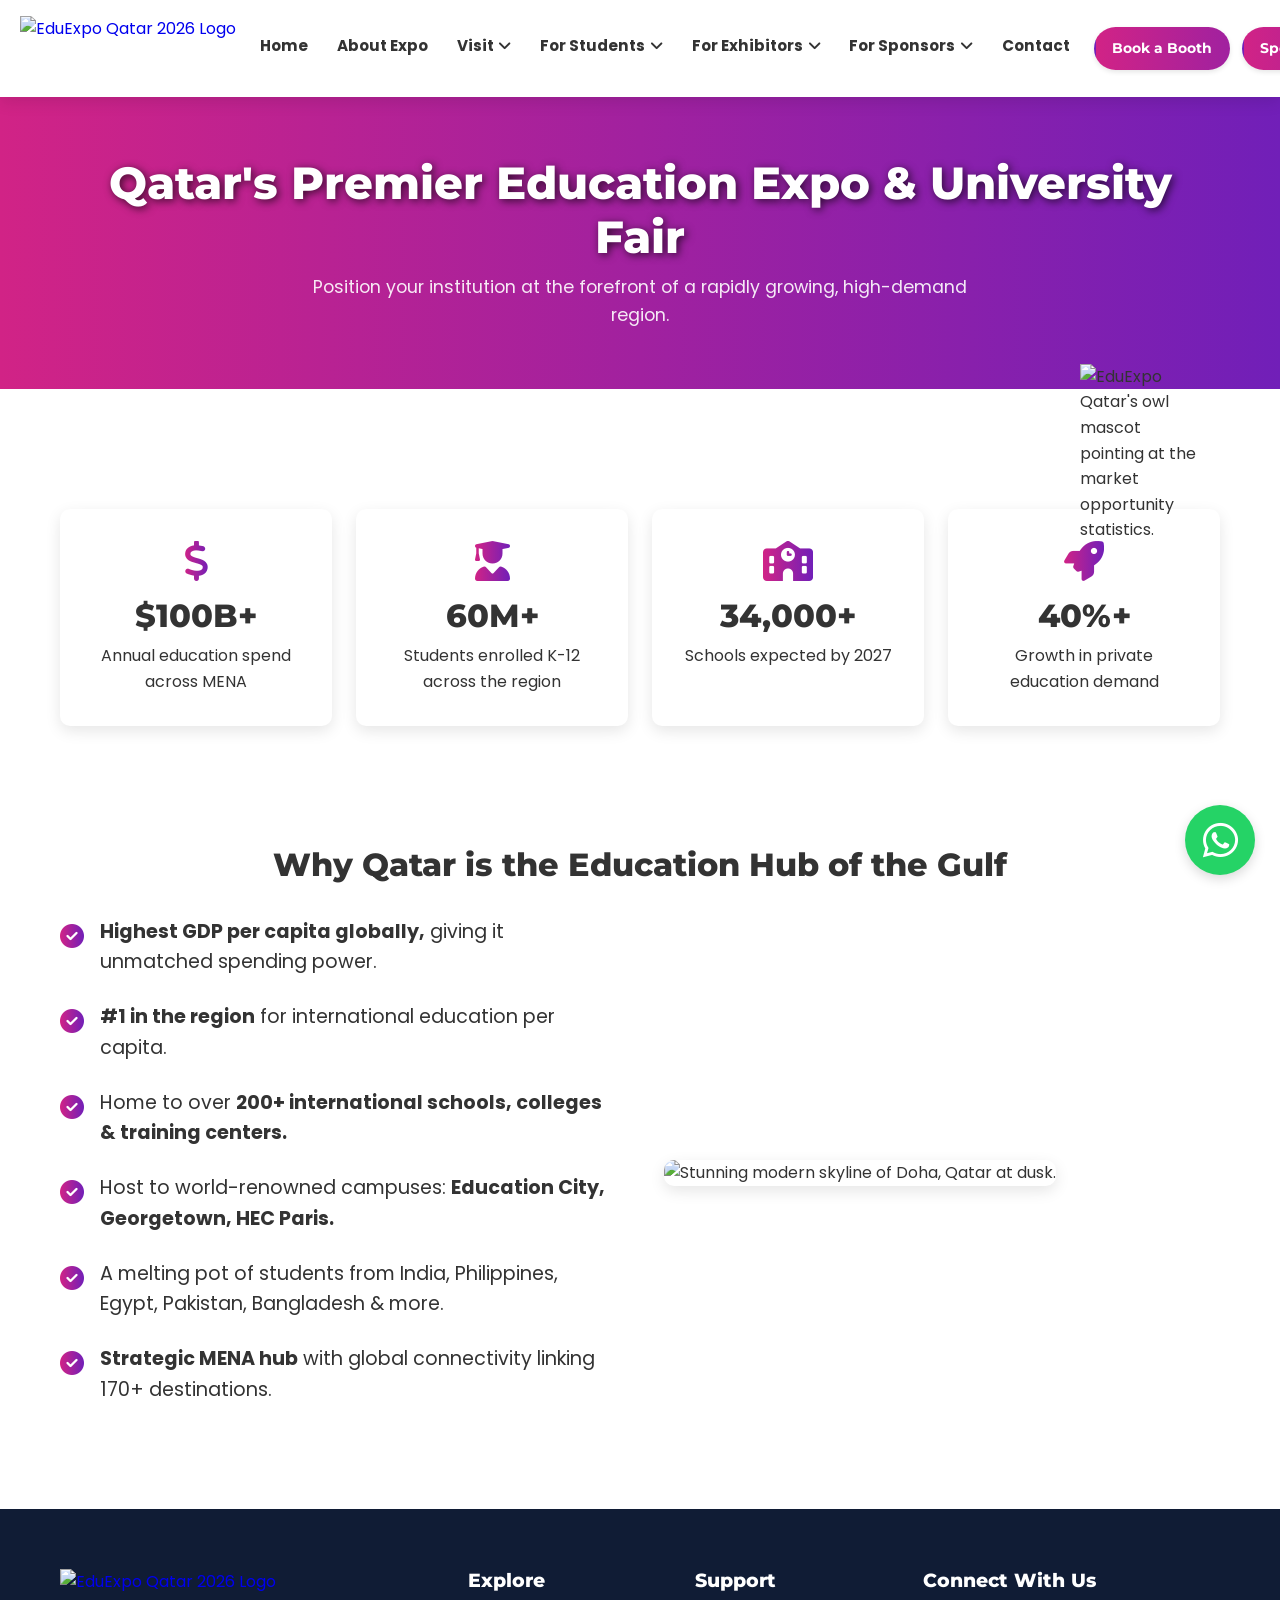
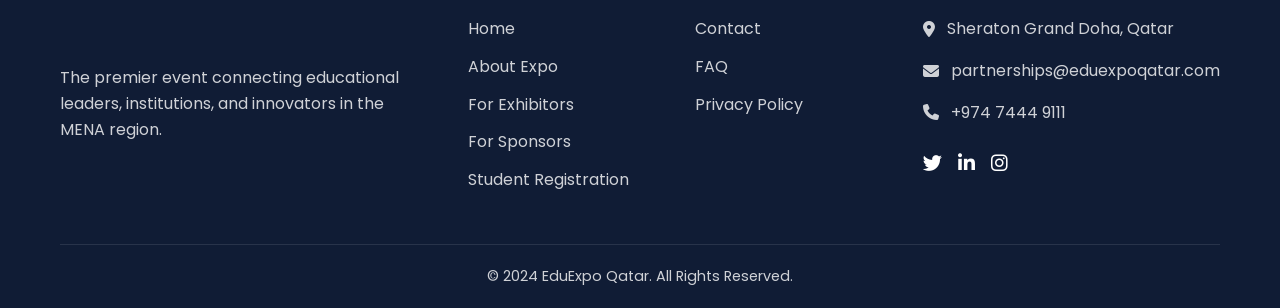
==== commit 41395474: "Updated about.html" ====
--- a/about.html
+++ b/about.html
@@ -4,18 +4,55 @@
 <head>
     <meta charset="UTF-8">
     <meta name="viewport" content="width=device-width, initial-scale=1.0">
-    <title>About The Expo - QELE 2026</title>
+    <meta name="description" content="Discover why EduExpo Qatar is the leading Gulf education exhibition. Learn about opportunities to study abroad in the Middle East and connect with the thriving GCC education market.">
+    <title>About Qatar's Premier Education Expo | Study Abroad Middle East | EduExpo Qatar 2026</title>
     <link rel="stylesheet" href="index.css">
     <link rel="preconnect" href="https://fonts.googleapis.com">
     <link rel="preconnect" href="https://fonts.gstatic.com" crossorigin>
     <link href="https://fonts.googleapis.com/css2?family=Montserrat:wght@400;700;800&family=Poppins:wght@400;700&display=swap" rel="stylesheet">
     <link rel="stylesheet" href="https://cdnjs.cloudflare.com/ajax/libs/font-awesome/6.5.2/css/all.min.css">
+    <script type="application/ld+json">
+    [
+      {
+        "@context": "https://schema.org",
+        "@type": "Organization",
+        "name": "EduExpo Qatar 2026",
+        "url": "/index.html",
+        "logo": "https://res.cloudinary.com/dj3vhocuf/image/upload/v1761210698/logo500x250_i8opbv.png",
+        "sameAs": [
+          "https://twitter.com/qatarexpo2026",
+          "https://linkedin.com/company/qatarexpo2026",
+          "https://instagram.com/qatarexpo2026"
+        ],
+        "contactPoint": {
+          "@type": "ContactPoint",
+          "telephone": "+974-7444-9111",
+          "contactType": "Customer Service",
+          "email": "partnerships@eduexpoqatar.com"
+        }
+      },
+      {
+        "@context": "https://schema.org",
+        "@type": "BreadcrumbList",
+        "itemListElement": [{
+          "@type": "ListItem",
+          "position": 1,
+          "name": "Home",
+          "item": "/index.html"
+        },{
+          "@type": "ListItem",
+          "position": 2,
+          "name": "About Expo"
+        }]
+      }
+    ]
+    </script>
 </head>
 <body class="about-page">
 
     <header class="main-header" id="main-header">
         <div class="container">
-            <a href="index.html" class="logo"><img src="https://res.cloudinary.com/dj3vhocuf/image/upload/v1761210698/logo500x250_i8opbv.png" alt="QELE 2026 Logo"></a>
+            <a href="index.html" class="logo"><img src="https://res.cloudinary.com/dj3vhocuf/image/upload/v1761210698/logo500x250_i8opbv.png" alt="EduExpo Qatar 2026 Logo"></a>
             <button class="nav-toggle" aria-controls="main-nav" aria-expanded="false" aria-label="Toggle navigation">
                 <span class="hamburger-box">
                     <span class="hamburger-inner"></span>
@@ -70,14 +107,14 @@
     <main>
         <section class="page-header">
             <div class="container">
-                <h1>A $100 Billion Education Market on the Rise</h1>
+                <h1>Qatar's Premier Education Expo & University Fair</h1>
                 <p>Position your institution at the forefront of a rapidly growing, high-demand region.</p>
             </div>
         </section>
 
         <section id="about-expo">
             <div class="container">
-                <img src="https://res.cloudinary.com/dj3vhocuf/image/upload/v1762076631/owl-experience_wn76zs.png" alt="QELE Mascot" class="market-mascot">
+                <img src="https://res.cloudinary.com/dj3vhocuf/image/upload/v1762076631/owl-experience_wn76zs.png" alt="EduExpo Qatar's owl mascot pointing at the market opportunity statistics." class="market-mascot">
                  <!-- Market Opportunity -->
                 <div id="market-opportunity">
                     <div class="market-opportunity-grid">
@@ -118,7 +155,7 @@
                             </ul>
                         </div>
                         <div class="why-qatar-image">
-                            <img src="https://res.cloudinary.com/dj3vhocuf/image/upload/v1761513137/1566019-2960x1920-desktop-hd-doha-qatar-background-photo_zxpe8d.jpg" alt="Doha Skyline">
+                            <img src="https://res.cloudinary.com/dj3vhocuf/image/upload/v1761513137/1566019-2960x1920-desktop-hd-doha-qatar-background-photo_zxpe8d.jpg" alt="Stunning modern skyline of Doha, Qatar at dusk.">
                         </div>
                     </div>
                 </div>
@@ -130,7 +167,7 @@
         <div class="container">
             <div class="footer-grid">
                 <div class="footer-col">
-                    <a href="index.html" class="logo"><img src="https://res.cloudinary.com/dj3vhocuf/image/upload/v1761223357/logo-white_1_pqcaph.png" alt="QELE 2026 Logo"></a>
+                    <a href="index.html" class="logo"><img src="https://res.cloudinary.com/dj3vhocuf/image/upload/v1761223357/logo-white_1_pqcaph.png" alt="EduExpo Qatar 2026 Logo"></a>
                     <p>The premier event connecting educational leaders, institutions, and innovators in the MENA region.</p>
                 </div>
                 <div class="footer-col">
@@ -175,7 +212,7 @@
                 </div>
             </div>
             <div class="footer-bottom">
-                <p>&copy; 2024 QELE. All Rights Reserved.</p>
+                <p>&copy; 2024 EduExpo Qatar. All Rights Reserved.</p>
             </div>
         </div>
     </footer>
--- a/index.css
+++ b/index.css
@@ -1,4 +1,3 @@
-
 
 :root {
     --gradient: linear-gradient(to right, #d12386, #711fb8);
@@ -192,6 +191,7 @@
 .has-dropdown.dropdown-open > .dropdown-menu {
     opacity: 1;
     visibility: visible;
+    margin-left: 150px;
     transform: translateX(-50%) translateY(0);
 }
 
@@ -1779,6 +1779,7 @@
     display: grid;
     grid-template-columns: 1fr 1fr;
     gap: 1.5rem;
+    align-items: start;
 }
 .form-group {
     margin-bottom: 1.5rem;
@@ -2539,38 +2540,40 @@
     font-size: 0.9rem;
     margin: 0;
 }
-.file-upload-wrapper {
-    position: relative;
-    width: 100%;
-}
-.file-upload-input {
-    position: absolute;
-    width: 100%;
-    height: 100%;
-    opacity: 0;
-    cursor: pointer;
-}
-.file-upload-label {
+
+/* Visually hide an element but keep it accessible */
+.visually-hidden {
+    position: absolute;
+    width: 1px;
+    height: 1px;
+    padding: 0;
+    margin: -1px;
+    overflow: hidden;
+    clip: rect(0, 0, 0, 0);
+    white-space: nowrap;
+    border: 0;
+}
+
+/* New File Upload UI on the form */
+.file-upload-ui {
     display: flex;
     align-items: center;
-    justify-content: center;
-    gap: 0.75rem;
-    padding: 12px 15px;
-    border: 1px solid var(--border-color);
-    border-radius: 8px;
-    cursor: pointer;
-    transition: background-color 0.3s;
-}
-.file-upload-label:hover {
-    background-color: var(--surface-color);
-}
-.file-upload-input:focus + .file-upload-label {
-    border-color: #711fb8;
-    box-shadow: 0 0 0 3px rgba(113, 31, 184, 0.2);
-}
-.file-upload-text {
-    font-weight: normal;
-}
+    gap: 1rem;
+}
+.file-upload-btn {
+    flex-shrink: 0;
+}
+.file-upload-btn i {
+    margin-right: 0.5rem;
+}
+.file-name-display {
+    font-style: italic;
+    color: #555;
+    white-space: nowrap;
+    overflow: hidden;
+    text-overflow: ellipsis;
+}
+
 #speaker-registration-form-section .form-group-consent {
     display: block;
 }
@@ -2592,6 +2595,7 @@
 .consent-radio-item label {
     margin: 0;
     font-weight: normal;
+    margin-top: 8px;
 }
 
 
@@ -3519,15 +3523,14 @@
 }
 
 .contact-faq-mascot {
-   position: absolute;
-    width: 200px;
+    position: absolute;
+    width: 160px;
     height: auto;
-    top: -175px;
-    left: -1%;
-    transform: translateX(-50%);
+    top: -135px;
+    left: 1%;
+    transform: translateX(-50%) scaleX(-1);
     z-index: 5;
     pointer-events: none;
-    transform: scaleX(-1);
 }
 
 @media (max-width: 1200px) {
@@ -3635,4 +3638,4 @@
         width: 100%;
         text-align: center;
     }
-}+}
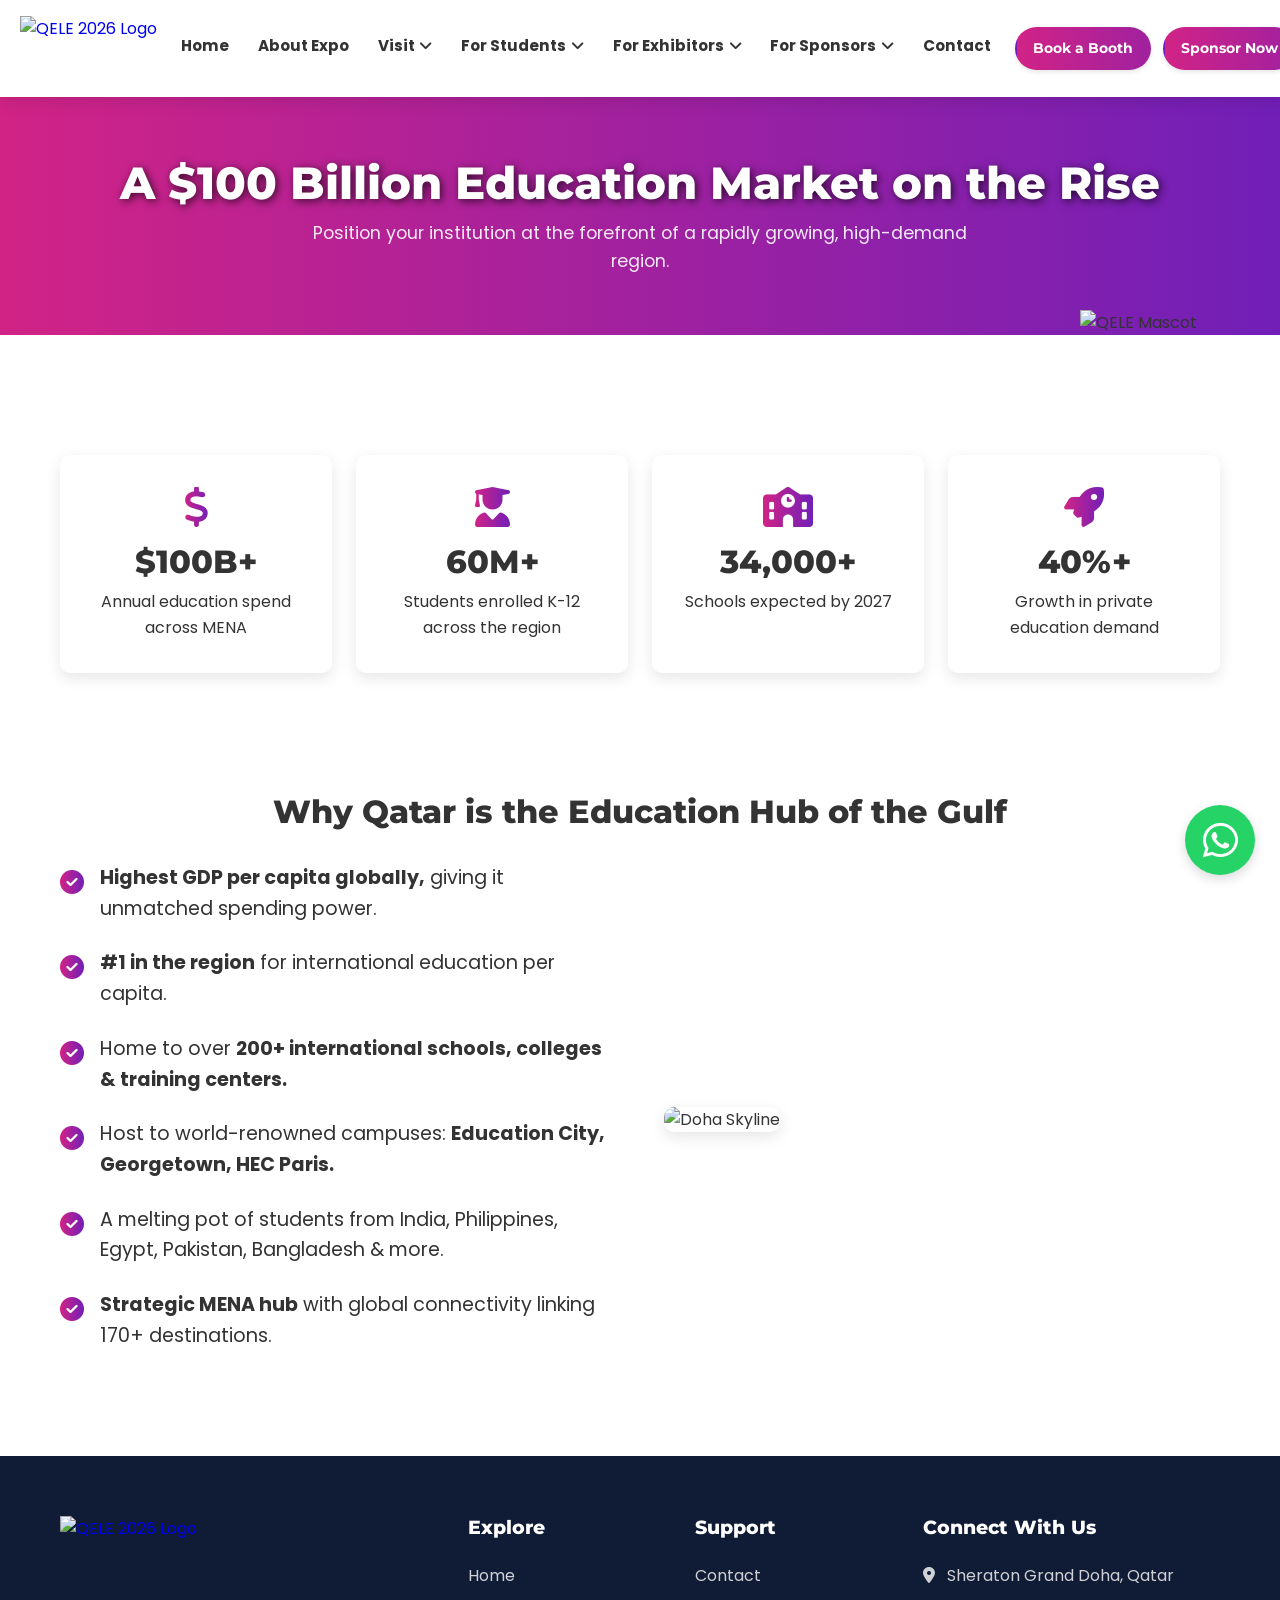
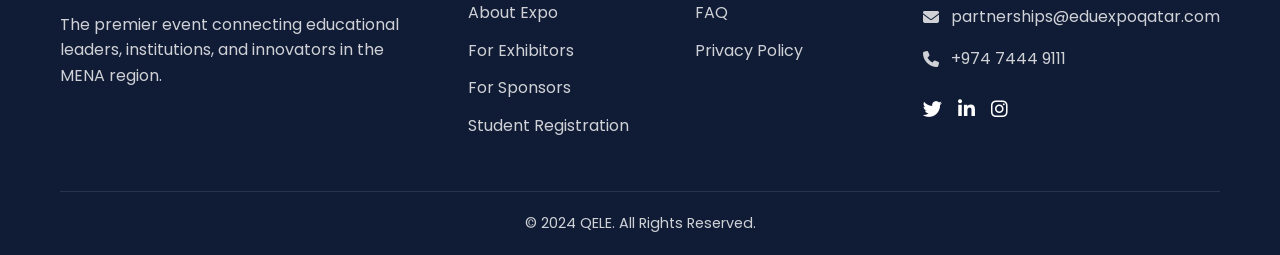
==== commit 5fe6b41d: "Updated about.html" ====
--- a/about.html
+++ b/about.html
@@ -4,55 +4,18 @@
 <head>
     <meta charset="UTF-8">
     <meta name="viewport" content="width=device-width, initial-scale=1.0">
-    <meta name="description" content="Discover why EduExpo Qatar is the leading Gulf education exhibition. Learn about opportunities to study abroad in the Middle East and connect with the thriving GCC education market.">
-    <title>About Qatar's Premier Education Expo | Study Abroad Middle East | EduExpo Qatar 2026</title>
+    <title>About The Expo - QELE 2026</title>
     <link rel="stylesheet" href="index.css">
     <link rel="preconnect" href="https://fonts.googleapis.com">
     <link rel="preconnect" href="https://fonts.gstatic.com" crossorigin>
     <link href="https://fonts.googleapis.com/css2?family=Montserrat:wght@400;700;800&family=Poppins:wght@400;700&display=swap" rel="stylesheet">
     <link rel="stylesheet" href="https://cdnjs.cloudflare.com/ajax/libs/font-awesome/6.5.2/css/all.min.css">
-    <script type="application/ld+json">
-    [
-      {
-        "@context": "https://schema.org",
-        "@type": "Organization",
-        "name": "EduExpo Qatar 2026",
-        "url": "/index.html",
-        "logo": "https://res.cloudinary.com/dj3vhocuf/image/upload/v1761210698/logo500x250_i8opbv.png",
-        "sameAs": [
-          "https://twitter.com/qatarexpo2026",
-          "https://linkedin.com/company/qatarexpo2026",
-          "https://instagram.com/qatarexpo2026"
-        ],
-        "contactPoint": {
-          "@type": "ContactPoint",
-          "telephone": "+974-7444-9111",
-          "contactType": "Customer Service",
-          "email": "partnerships@eduexpoqatar.com"
-        }
-      },
-      {
-        "@context": "https://schema.org",
-        "@type": "BreadcrumbList",
-        "itemListElement": [{
-          "@type": "ListItem",
-          "position": 1,
-          "name": "Home",
-          "item": "/index.html"
-        },{
-          "@type": "ListItem",
-          "position": 2,
-          "name": "About Expo"
-        }]
-      }
-    ]
-    </script>
 </head>
 <body class="about-page">
 
     <header class="main-header" id="main-header">
         <div class="container">
-            <a href="index.html" class="logo"><img src="https://res.cloudinary.com/dj3vhocuf/image/upload/v1761210698/logo500x250_i8opbv.png" alt="EduExpo Qatar 2026 Logo"></a>
+            <a href="index.html" class="logo"><img src="https://res.cloudinary.com/dj3vhocuf/image/upload/v1761210698/logo500x250_i8opbv.png" alt="QELE 2026 Logo"></a>
             <button class="nav-toggle" aria-controls="main-nav" aria-expanded="false" aria-label="Toggle navigation">
                 <span class="hamburger-box">
                     <span class="hamburger-inner"></span>
@@ -107,14 +70,14 @@
     <main>
         <section class="page-header">
             <div class="container">
-                <h1>Qatar's Premier Education Expo & University Fair</h1>
+                <h1>A $100 Billion Education Market on the Rise</h1>
                 <p>Position your institution at the forefront of a rapidly growing, high-demand region.</p>
             </div>
         </section>
 
         <section id="about-expo">
             <div class="container">
-                <img src="https://res.cloudinary.com/dj3vhocuf/image/upload/v1762076631/owl-experience_wn76zs.png" alt="EduExpo Qatar's owl mascot pointing at the market opportunity statistics." class="market-mascot">
+                <img src="https://res.cloudinary.com/dj3vhocuf/image/upload/v1762076631/owl-experience_wn76zs.png" alt="QELE Mascot" class="market-mascot">
                  <!-- Market Opportunity -->
                 <div id="market-opportunity">
                     <div class="market-opportunity-grid">
@@ -155,7 +118,7 @@
                             </ul>
                         </div>
                         <div class="why-qatar-image">
-                            <img src="https://res.cloudinary.com/dj3vhocuf/image/upload/v1761513137/1566019-2960x1920-desktop-hd-doha-qatar-background-photo_zxpe8d.jpg" alt="Stunning modern skyline of Doha, Qatar at dusk.">
+                            <img src="https://res.cloudinary.com/dj3vhocuf/image/upload/v1761513137/1566019-2960x1920-desktop-hd-doha-qatar-background-photo_zxpe8d.jpg" alt="Doha Skyline">
                         </div>
                     </div>
                 </div>
@@ -167,7 +130,7 @@
         <div class="container">
             <div class="footer-grid">
                 <div class="footer-col">
-                    <a href="index.html" class="logo"><img src="https://res.cloudinary.com/dj3vhocuf/image/upload/v1761223357/logo-white_1_pqcaph.png" alt="EduExpo Qatar 2026 Logo"></a>
+                    <a href="index.html" class="logo"><img src="https://res.cloudinary.com/dj3vhocuf/image/upload/v1761223357/logo-white_1_pqcaph.png" alt="QELE 2026 Logo"></a>
                     <p>The premier event connecting educational leaders, institutions, and innovators in the MENA region.</p>
                 </div>
                 <div class="footer-col">
@@ -212,7 +175,7 @@
                 </div>
             </div>
             <div class="footer-bottom">
-                <p>&copy; 2024 EduExpo Qatar. All Rights Reserved.</p>
+                <p>&copy; 2024 QELE. All Rights Reserved.</p>
             </div>
         </div>
     </footer>
